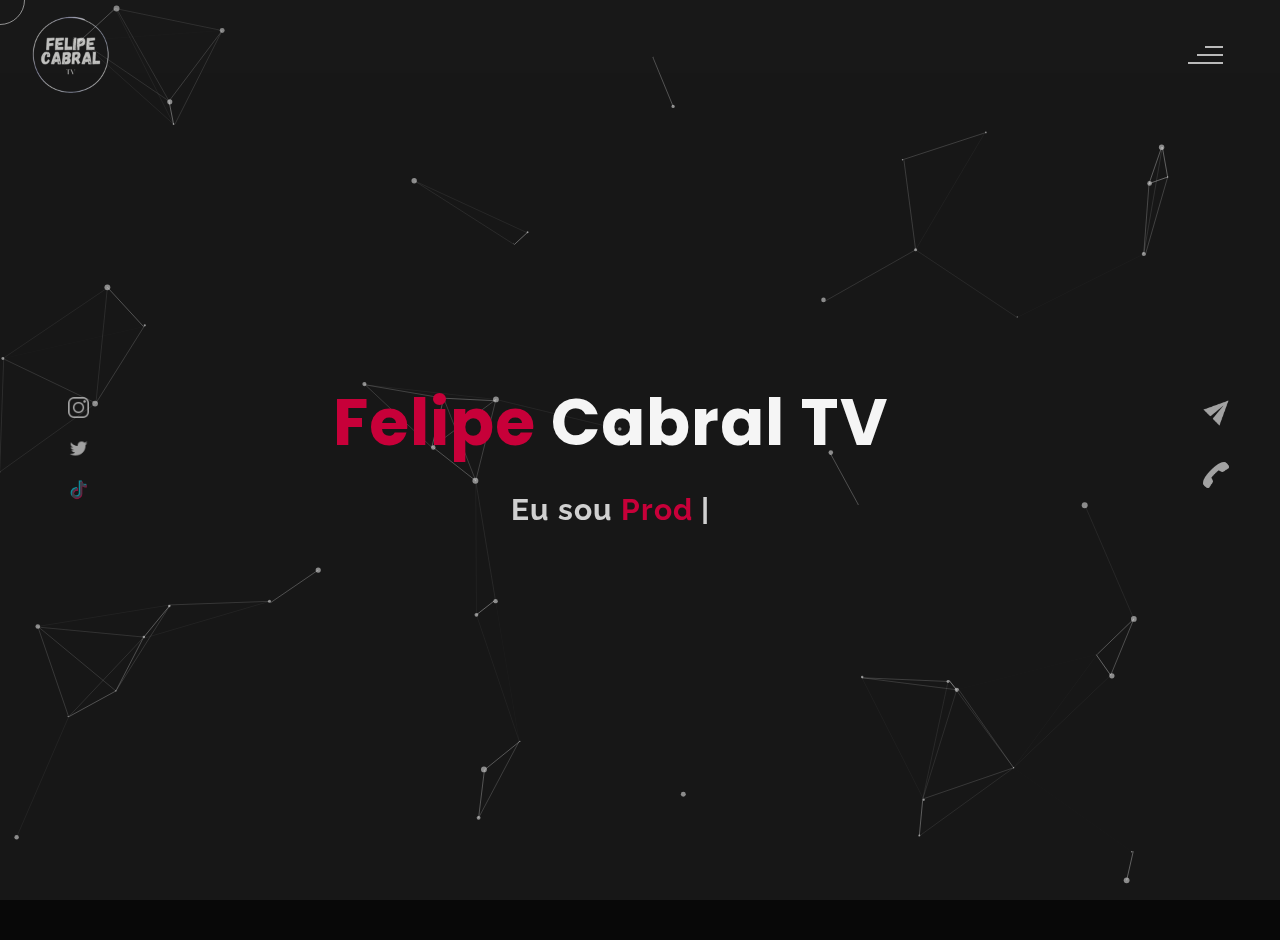
==== index.html @ f1a8bebb "a" ====
<!DOCTYPE html>
<html lang="en">
<head>
    <meta charset="UTF-8">
    <meta name="viewport" content="width=device-width, initial-scale=1.0">
    <meta name="description" content="Willy Wonkas - Personal Portfolio Website Template" />
	<meta name="keywords" content="blog, business card, creative, creative portfolio, cv theme, online resume, personal, portfolio, professional cv, responsive portfolio, resume, resume theme, vcard" />
	<meta name="author" content="willy wonka" />
    <title>Felipe Cabral TV - Blog News e Audiovisual!</title>
  <!--favicon-img--> 
   <link rel="icon" type="image/png" href="images/favicon.png">
   <!--favicon-img-->
   <!--main css file should not be removed -->
    <link rel="stylesheet" href="css/index.css">
    <!--main css file-->
    <script src="https://cdnjs.cloudflare.com/ajax/libs/gsap/3.2.6/gsap.min.js"></script>
</head>
<body>
    <!--contains all the div-->
    <div id="all">
    <!--mouse  follower-->
        <div class="cursor"></div>
    <!--mouse  follower-->
    <!--loader-->
        <div id="loader">
            <span class="color">Felipe</span>Cabral TV 
        </div>
    <!--loader-end-->
    <!--link-screen-->
        <div id="breaker">
        </div>
        <div id="breaker-two">
        </div>
    <!--link-screen-->
        <!--Main-Section-->
        <!--Navigator-fullscreen-->
        <div id="navigation-content">
            <div class="logo">
                <img src="images/logo.png" alt="logo">
            </div>
            <div class="navigation-close">
                <span class="close-first"></span>
                <span class="close-second"></span>
            </div>
            <div class="navigation-links">
                <a href="#" data-text="INICIO" id="home-link" >INICIO</a>
                <a href="#" data-text="SOBRE MIM" id="about-link" >SOBRE MIM</a>
                <a href="#" data-text="BLOG" id="blog-link" >BLOG</a>
                <a href="#" data-text="PORTFOLIO" id="portfolio-link" >PORTFOLIO</a>
                <a href="#" data-text="CONTATO" id="contact-link" >CONTATO</a>
            </div>
        </div>
        <!--Navigator-Fullscreen END-->
          <!--Home Page-->
        <!--Menubar-->
        <div id="navigation-bar">
            <img src="images/logo.png" alt="logo">
            <div class="menubar">
                <span class="first-span"></span>
                <span class="second-span"></span>
                <span class="third-span"></span>
            </div>
        </div>
        <!--Menubar End-->
          <!--Header-->
        <div id="header">
            <div id="particles"></div>
              <!--Social Media Links-->
            <div class="social-media-links">
               <a href="https://www.instagram.com/felipecabraltv"><img src="images/instagram logo.png" class="social-media" alt="instagram-logo"></a><!--Your instagram homepage link inser in place of "#"-->
                <a href="https://www.twitter.com/felipecabraltv"><img src="images/twitter logo.png" class="social-media" alt="twitter-logo"></a>
				<a href="https://www.tiktok.com/@felipecabraltv"><img src="images/tiktoklogo.png"  class="social-media" alt="tiktok-logo"></a>

            </div>
            <!--Social Media Links end-->
            <div class="header-content">
                <div class="header-content-box">
                <div class="firstline"><span class="color">Felipe </span>Cabral TV</div>
                <div class="secondline">
                Eu sou
            <span class="txt-rotate color" data-period="1200"data-rotate='[ " Produtor Audiovisual.", " YouTuber.", " Ator.", " Editor.", " Streaming." ]'></span>
            <span class="slash">|</span>
        </div>
                    <div class="contact">
                <a href="Mailto:#"><img src="images/mail.png" alt="email-pic" class="contactpic"></a><!--Your email Id write in place of "#"-->
                <a href="Tel:#"><img src="images/call.png" alt="phone-pic" class="contactpic"></a><!--Your telephone number Id write in place of "#"-->
                    </div>    
            </div>
            </div>
            <!--header image-->
            <div class="header-image">
            </div>
            <!--header image end-->
        </div>
           <!--Header End-->
        <!--HomePage End-->
        <!--Main-Section End-->
        <!--about-->
        <div id="about">
           
            <!--about content-->
            <div id="about-content">
                <div class="about-header">
                    Sobre <span class="color">Mim</span>
                    <span class ="header-caption">Quem é <span class="color"> Felipe Cabral?</span></span>
                </div>
                <div class="about-main">
            <div class="about-first-paragraph wow">
            <!--about description-->
               <span class="about-first-line">
                    Sobre
                    <span class="color">Felipe Cabral</span>
                     </span>
                     <br>
               <span class="about-second-line"> Streaming, Editor e Produtor de conteúdo para internet, <br>Luis Felipe Cabral da Cruz artisticamente conhecido por Felipe Cabral, é streamer do TikTok e da Twitch, já trabalhou com edição de videos para influencers do YouTube Brasil, onde atualmente é criador de conteúdo entre diversos canais independentes criado pelo mesmo.
</span>
               
            </div>
            <!--about picture-->
            <div class="about-img">
                <img src="images/eu.png" width="100px" alt="Felipe Cabral">
            </div>
            </div>
    
            </div>
            <!--services start-->
            <div id="services">
             
            <!--services header-->
                    <div class="services-heading wow">
                        <span class="color">Meios </span> nas Redes
                    </div>
            <!--services header end-->
            <!--services content-->
                    <div class="services-content">
                           <div class="service-one service wow">
                               <div class="service-img">
                               <img src="images/coding.png" alt="service-one">
                               </div>
                               <div class="service-description">
                                <h2>Formado em T.I</h2>
                                <p>Felipe Cabral é formado em T.I onde também atua como desenvolvedor de softwares e websites</p>
                               </div>
                           </div>
                           <div class="service-two service wow">
                               <div class="service-img">
                               <img src="images/instagram.png" alt="service-two">
                               </div>
                               <div class="service-description">
                                <h2>Digital Influencer</h2>
                                <p>Felipe Cabral é Influencer onde atualmente a rede social principal é o instagram!</p>
                               </div>
                           </div>
                           <div class="service-three service wow">
                            <div class="service-img">
                               <img src="images/bulb.png" alt="service-three">
                            </div>
                            <div class="service-description">
                                <h2>Ator e Fotógrafo</h2>
                                <p>Felipe Cabral é ator e também trabalha como fotógrafo entre sessões de backstage</p>
                            </div>
                        </div>
                    </div>
            </div>
            <!--services content end-->
            <!--services end-->
            
    <!--copyright-section You Can Remove After Downloading-->
            <div class="footer">
             <div class="footer-text">
                 <img src="./images/copyright.png" alt="copyright-img" class="images" height="14px"> Felipe Cabral TV
             </div>
            </div>
    <!--copyright-section-->
        </div>
        <!--about end-->
        <!--portfolio-->
        <div id="portfolio">
           
            <div class="portfolio-header"> <span class="color">O </span> Portfolio
            <span class ="header-caption"> Confira alguns trabalhos de <span class="color"> Felipe Cabral</span></span></div>
             <div id="portfolio-content">
                 <div class="portfolio portfolio-first">
                     <div class="portfolio-image">
                        <img src="images/website.jpg" alt="portfolio-first">
                     </div>
                     <div class="portfolio-text">
                         <h2>Desenvolvedor de website</h2>
                         <p>Felipe Cabral já desenvolveu diversos sites que variam entre empresas de pequeno porte a gigantes com plataformas especificas.</p>
                     </div>
                 </div>
                 <div class="portfolio portfolio-second">
                    <div class="portfolio-image">
                        <img src="images/portfolio-second.jpg" alt="portfolio-second">
                    </div>
                    <div class="portfolio-text">
                        <h2>Edição Profissional de fotos e videos.</h2>
                        <p>Felipe Cabral já editou fotos e produções de cinema e já trabalhou como editor de shortvideos para plataformas digitais</p>
                    </div>
                </div>
             
                <div class="portfolio portfolio-third">
                    <div class="portfolio-image">
                        <img src="images/hos.jpg" alt="portfolio-third">
                    </div>
                    <div class="portfolio-text">
                        <h2>Servidor DataCenter</h2>
                        <p>Felipe Cabral criou uma das maiores plataformas de hospedagem de sites, com servidores 100% brasileiros e com alta técnologia e velocidade.</p>
                    </div>
                </div>
                <div class="portfolio portfolio-fourth">
                    <div class=" portfolio-image">
                        <img src="images/portfolio-fourth.jpg" alt="portfolio-fourth">
                    </div>
                    <div class="portfolio-text">
                        <h2>Site de Eventos</h2>
                        <p>Felipe Cabral criou uma plataforma de transmissão ao vivo de shows e eventos, onde eventualmente é transmitido shows do Brasil e do mundo de forma simultanea.</p>
                    </div>
                </div>
				 <div class="portfolio portfolio-fourth">
                    <div class=" portfolio-image">
                        <img src="images/yt.png" alt="portfolio-fourth">
                    </div>
                    <div class="portfolio-text">
                        <h2>Streaming no YouTube e Twitch</h2>
                        <p>Felipe Cabral é streaming do YouTube e Twitch onde faz lives mostrando os lugares e de gamers.</p>
                    </div>
                </div>
                 </div>
                    <!--copyright-section You Can Remove After Downloading-->
            <div class="footer">
                <div class="footer-text">
                    <img src="./images/copyright.png" alt="copyright-img" class="images" height="14px"> Felipe Cabral TV
                </div>
               </div>
       <!--copyright-section-->
             </div>
        <!--portfolio end-->
        <!--blog-->
         <!--<div id="blog">
           
       <div class="blog-header"> Blog</span>
            <span class ="header-caption">Ultimas <span class="color"> postagens:</span></span></div>
            <div class="blog-content">
                 <div class="blogs">
                     <a href="#">
                     <div class="img">
                        <img src="images/post-one.jpg" alt="blog-one">
                        <div class="blog-date">8 May,20</div>
                     </div>
                     <div class="blog-text">
                         <h3>Backstage </h3>
                         <p>Lorem ipsum dolor sit amet consectetur adipisicing elit. Possimus alias dolore recusandae illum, corrupti quo 
                             veniam saepe aliquid! Quis voluptates ratione consequuntur vel, perferendis cum provident? Magnam fugiat voluptas
                              libero.</p>
                     </div></a>
                 </div>      
                 <div class="blogs">
                    <a href="#">
                    <div class="img">
                        <img src="images/post-two.jpg" alt="blog-two">
                        <div class="blog-date">16 Jan,20</div>
                    </div>
                    <div class="blog-text">
                        <h3>Key To Be Productive</h3>
                        <p>Lorem ipsum dolor, sit amet consectetur adipisicing elit. Incidunt maiores, 
                            recusandae cupiditate ducimus a non tempora, architecto obcaecati eaque ipsum assumenda harum dolorum iusto tenetur
                             eius eligendi dolor magnam sit!</p>
                    </div></a>
                </div>      
                <div class="blogs">
                    <a href="#">
                    <div class="img">
                        <img src="images/post-three.jpg" alt="blog-three">
                        <div class="blog-date">30 Nov,19</div>
                    </div>
                    <div class="blog-text">
                        <h3>Caffeine Addict</h3>
                        <p>Lorem ipsum, dolor sit amet consectetur adipisicing elit. Nemo nostrum impedit 
                            ipsam perspiciatis ratione sapiente quasi optio reprehenderit, labore consequuntur suscipit cum quas.
                             Officiis dolorem asperiores, ut necessitatibus quas doloremque?</p>
                    </div></a>
                </div>
                <div class="blogs">
                    <a href="#">
                    <div class="img">
                        <img src="images/post-four.jpg" alt="blog-four">
                        <div class="blog-date">6 Jul,19</div>
                    </div>
                    <div class="blog-text">
                        <h3>Web Development</h3>
                        <p>Lorem ipsum dolor sit amet consectetur adipisicing elit. Dolorem, veniam ratione quam vitae,
                             quibusdam explicabo rem debitis velit ipsa repellat, impedit nulla fuga? Amet corporis praesentium quae.
                              Sed, quibusdam necessitatibus.</p>
                    </div></a>
                </div>  
                <div class="blogs">
                    <a href="#">
                    <div class="img">
                        <img src="images/post-five.jpg" alt="blog-five">
                        <div class="blog-date">1 Jun,19</div>
                    </div>
                    <div class="blog-text">
                        <h3>Work From Home</h3>
                        <p>Lorem ipsum dolor sit amet consectetur adipisicing elit. Fuga sunt eum necessitatibus rem 
                            dignissimos nulla mollitia cumque, provident officiis non vitae? Animi aut doloremque illum, soluta hic minus 
                            sint explicabo..</p>
                    </div></a>
                </div>  
                <div class="blogs">
                    <a href="#">
                    <div class="img">
                        <img src="images/post-six.jpg" alt="blog-six">
                        <div class="blog-date">28 Feb,19</div>
                    </div>
                    <div class="blog-text">
                        <h3>Business Trip</h3>
                        <p>Lorem ipsum dolor sit amet consectetur adipisicing elit. Explicabo tempora dolorum fuga ratione, unde, 
                            ex quaerat iste numquam nemo nihil nobis rem sint quia recusandae dignissimos quos ut rerum nam.</p>
                    </div></a>
                </div>        
            </div>-->
               <div class="footer">
                <div class="footer-text">
                </div>
               </div>
       <!--copyright-section-->
        </div>
        <!--blog end-->
        <!--contact-->
     <div id="contact">
        <div class="color-changer">
            <div class="color-panel">
                <img src="images/gear.png" alt="">
            </div>
      
            </div>
         <div class="contact-header">Entre em <span class="color">  Contato</span>
        <div class="contact-header-caption"> <span class="color"> Assessoria </span> Felipe Cabral.</div></div>
        <div class="contact-content">
            <!--Contact form-->
             <div class="contact-form">
                 <div class="form-header">
                     Entre em contato
                 </div>
                 <form id="myForm" action="#">
                    <div class="input-line">
                        <input  id="name" type="text" placeholder="Digite seu Nome" class="input-name">
                        <input id="email" type="email" placeholder="Digite seu E-mail"  class="input-name">
                    </div>
                    <input type="text" id="subject" placeholder="Digite o assunto" class="input-subject">
                    <textarea id ="body" class="input-textarea" placeholder="Digite sua mensagem ou solicitação"></textarea>
                    <button type="button" id ="submit" value="send">Enviar para Assessoria</button>
                 </form>
               
             </div>
            <!--Contact form-->
            <!--Contact information-->
             <div class="contact-info">
                <div class="contact-info-header">
                    Informações sobre contato
                </div>
                <div class="contact-info-content">
                <div class="contect-info-content-line">
                    <div class="contact-info-icon-text">
                        <h6>O Prazo para retorno das solicitações é de até 48h,<br>onde o retorno será feito pelo e-mail preenchido no formulário de contato</h6>
                  </div>
                </div>
              <div class="contect-info-content-line">
                  <div class="contact-info-icon-text">
                      <h6>Este formulário é único e exclusivo para acordos de parcerias ou propostas de trabalho que envolvam o influenciador Felipe Cabral</h6>
                </div>
              </div>
              
              <div class="contect-info-content-line">
                  <img src="./images/icon-email.png" class="icon" alt="email-icon">
                  <div class="contact-info-icon-text">
                      <h6>E-mail para contato:</h6>
                      <p>felipe@onetakelive.com</p>
                </div>
              </div>
                </div>
            <!--Contact information end-->
           </div>
        </div>
                    <!--copyright-section You Can Remove After Downloading-->
                    <div class="footer">
                        <div class="footer-text">
                            <img src="./images/copyright.png" alt="copyright-img" class="images" height="14px"> Felipe Cabral TV
                        </div>
                       </div>
               <!--copyright-section-->
     </div>
        <!--contact end-->
    </div>
    <!--all the divisions-->
    <script src="js/jquery.min.js"></script>
    <script src="js/particles.js"></script>
    <script src="js/particles.min.js"></script>
    <script src="js/index.js"></script>
    <!--particles script-->
    <script>
  particlesJS("particles", {"particles":{"number":{"value":40,"density":{"enable":true,"value_area":800}},"color":{"value":"#ffffff"},"shape":{"type":"circle","stroke":{"width":0,"color":"#000000"},"polygon":{"nb_sides":5},"image":{"src":"img/github.svg","width":100,"height":100}},"opacity":{"value":0.5,"random":false,"anim":{"enable":false,"speed":1,"opacity_min":0.1,"sync":false}},"size":{"value":3,"random":true,"anim":{"enable":false,"speed":40,"size_min":0.1,"sync":false}},"line_linked":{"enable":true,"distance":150,"color":"#ffffff","opacity":0.4,"width":1},"move":{"enable":true,"speed":6,"direction":"none","random":false,"straight":false,"out_mode":"out","bounce":false,"attract":{"enable":false,"rotateX":600,"rotateY":1200}}},"interactivity":{"detect_on":"canvas","events":{"onhover":{"enable":true,"mode":"repulse"},"onclick":{"enable":true,"mode":"push"},"resize":true},"modes":{"grab":{"distance":400,"line_linked":{"opacity":1}},"bubble":{"distance":400,"size":40,"duration":2,"opacity":8,"speed":3},"repulse":{"distance":200,"duration":0.4},"push":{"particles_nb":4},"remove":{"particles_nb":2}}},"retina_detect":true});
    </script>

</body>
</html>
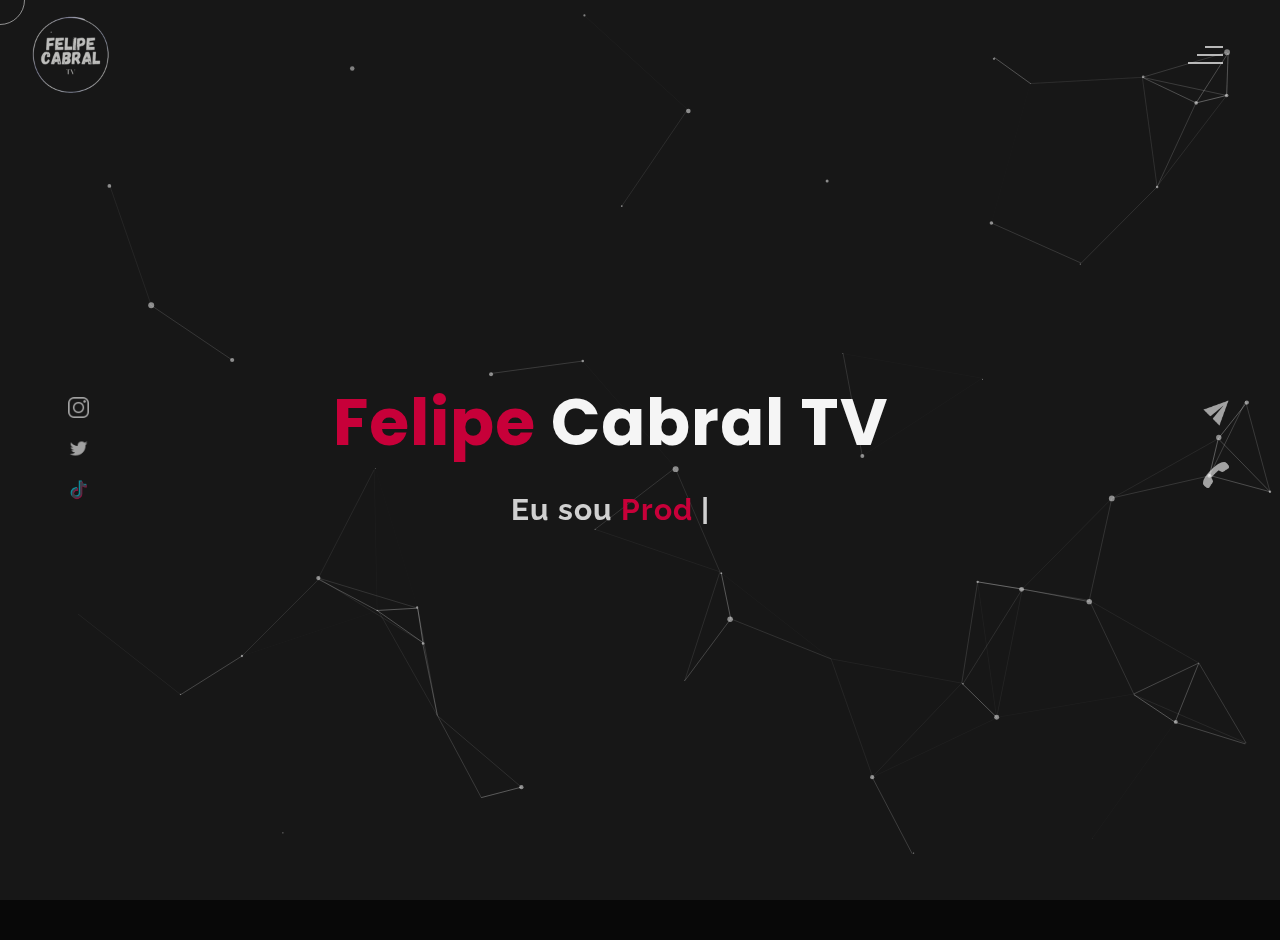
==== commit 3c6685e4: "A" ====
--- a/index.html
+++ b/index.html
@@ -89,8 +89,7 @@
             </div>
             </div>
             <!--header image-->
-            <div class="header-image">
-            </div>
+            
             <!--header image end-->
         </div>
            <!--Header End-->
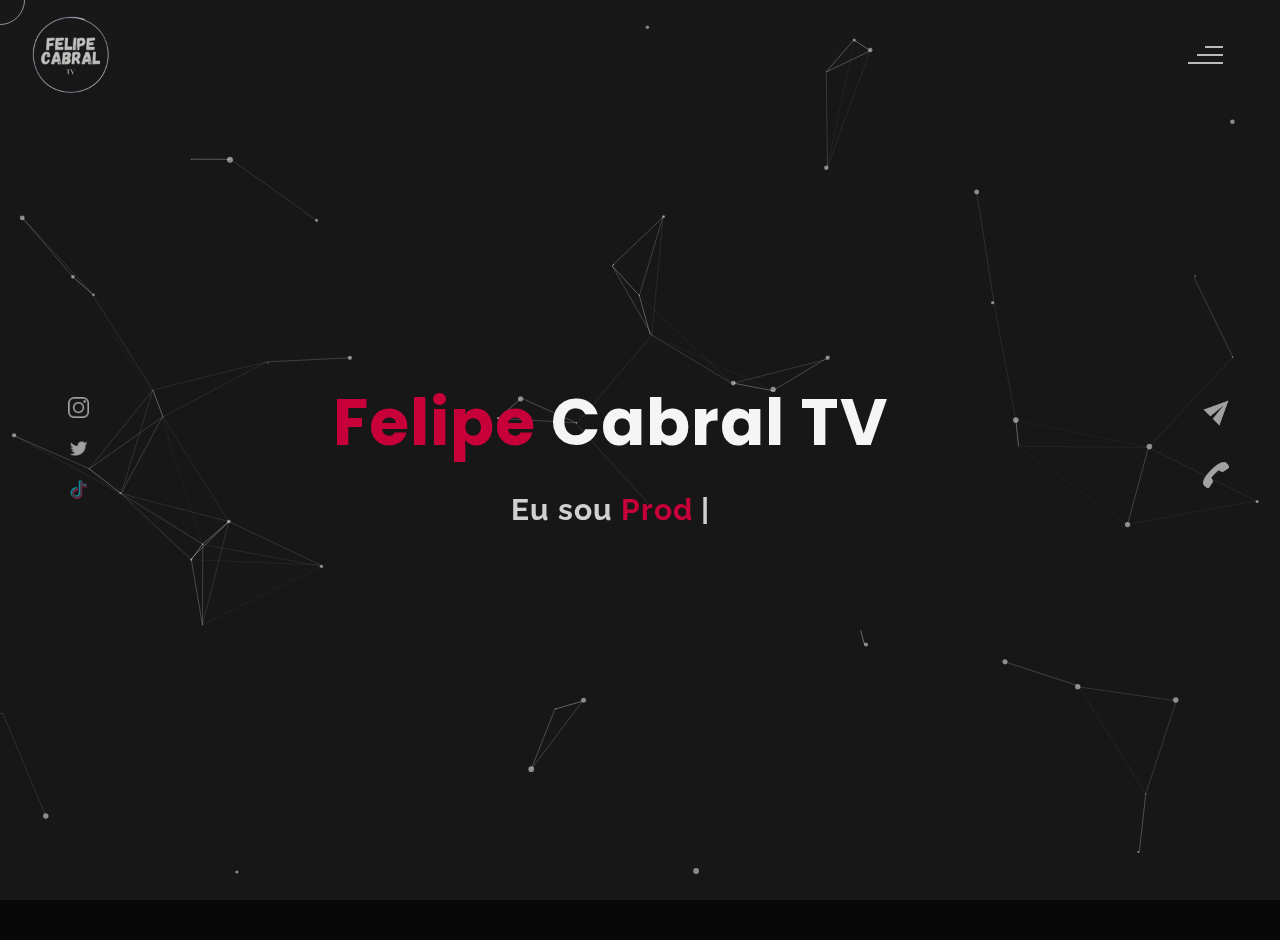
==== commit 39071994: "a" ====
--- a/index.html
+++ b/index.html
@@ -44,11 +44,11 @@
                 <span class="close-second"></span>
             </div>
             <div class="navigation-links">
-                <a href="#" data-text="INICIO" id="home-link" >INICIO</a>
-                <a href="#" data-text="SOBRE MIM" id="about-link" >SOBRE MIM</a>
-                <a href="#" data-text="BLOG" id="blog-link" >BLOG</a>
-                <a href="#" data-text="PORTFOLIO" id="portfolio-link" >PORTFOLIO</a>
-                <a href="#" data-text="CONTATO" id="contact-link" >CONTATO</a>
+                <a href="#inicio" data-text="INICIO" id="home-link" >INICIO</a>
+                <a href="#sobre" data-text="SOBRE MIM" id="about-link" >SOBRE MIM</a>
+                <a href="#blog" data-text="BLOG" id="blog-link" >BLOG</a>
+                <a href="#portfolio" data-text="PORTFOLIO" id="portfolio-link" >PORTFOLIO</a>
+                <a href="#contato" data-text="CONTATO" id="contact-link" >CONTATO</a>
             </div>
         </div>
         <!--Navigator-Fullscreen END-->
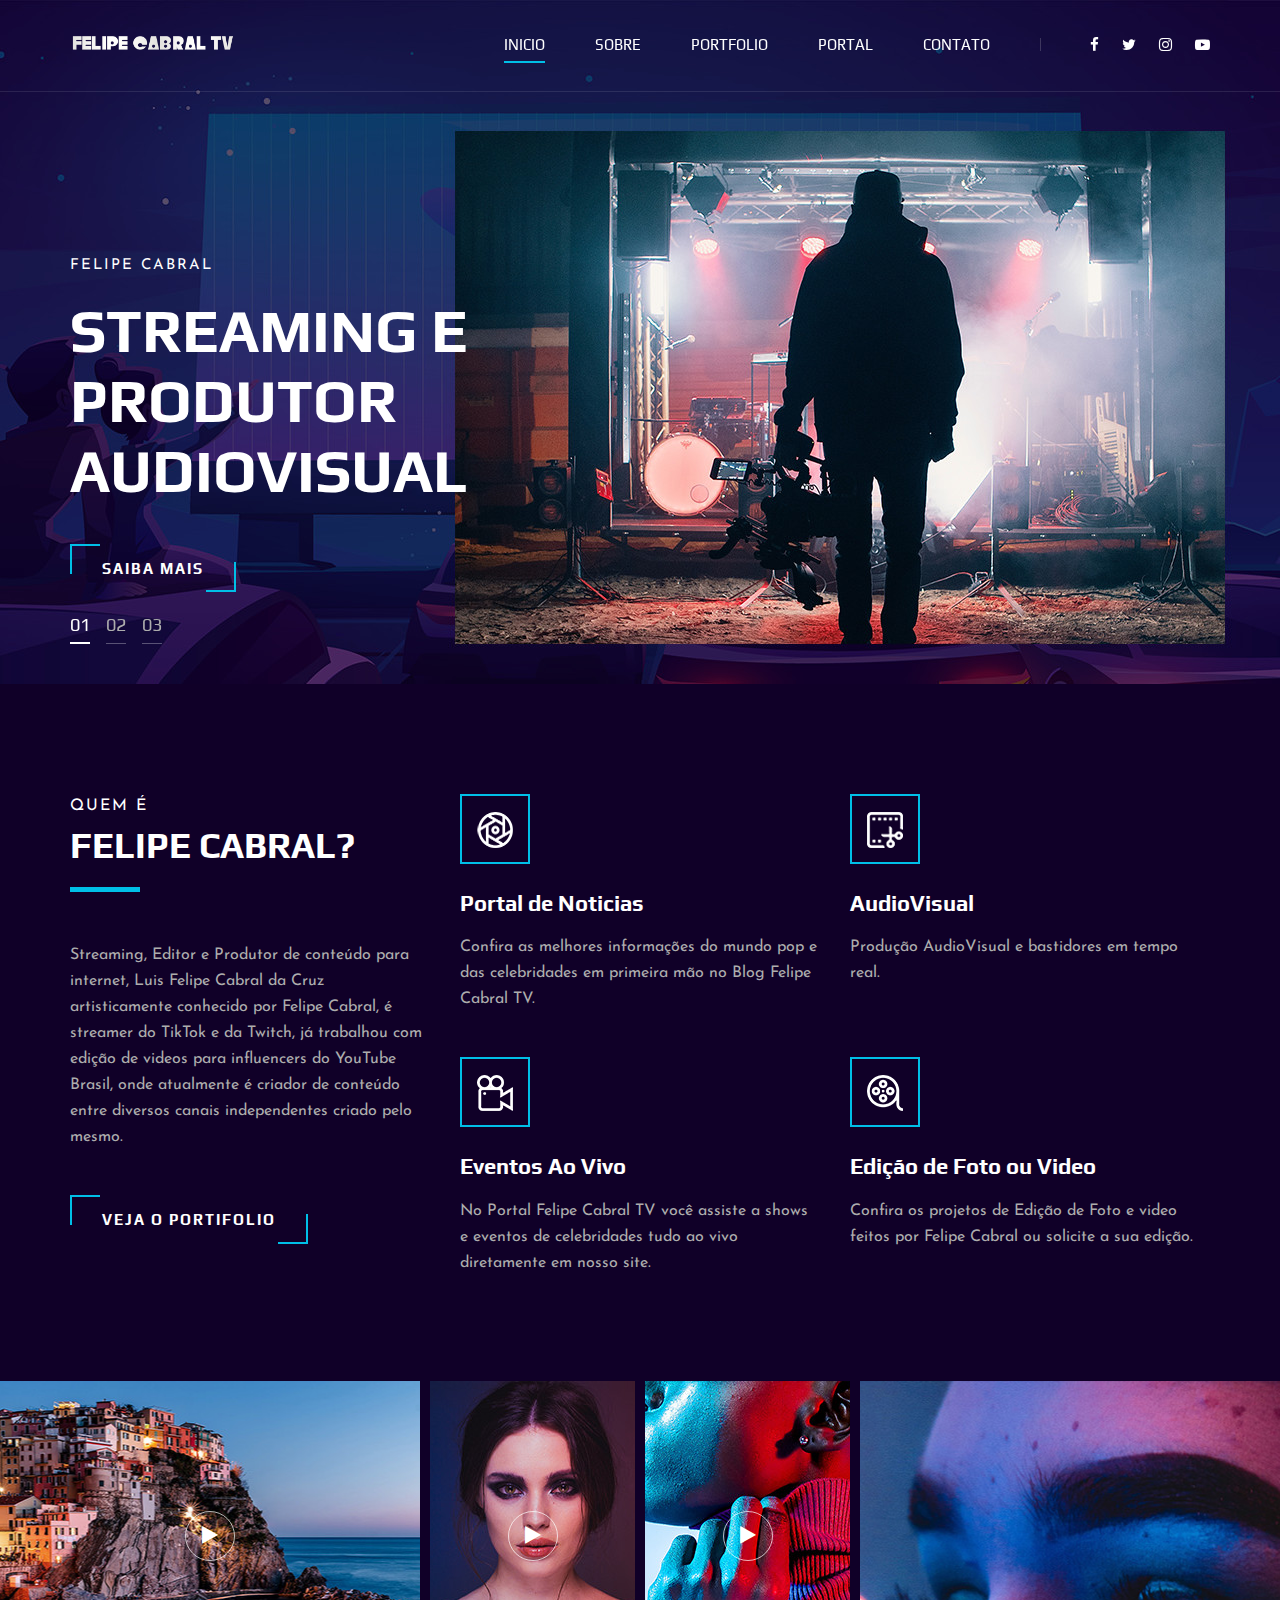
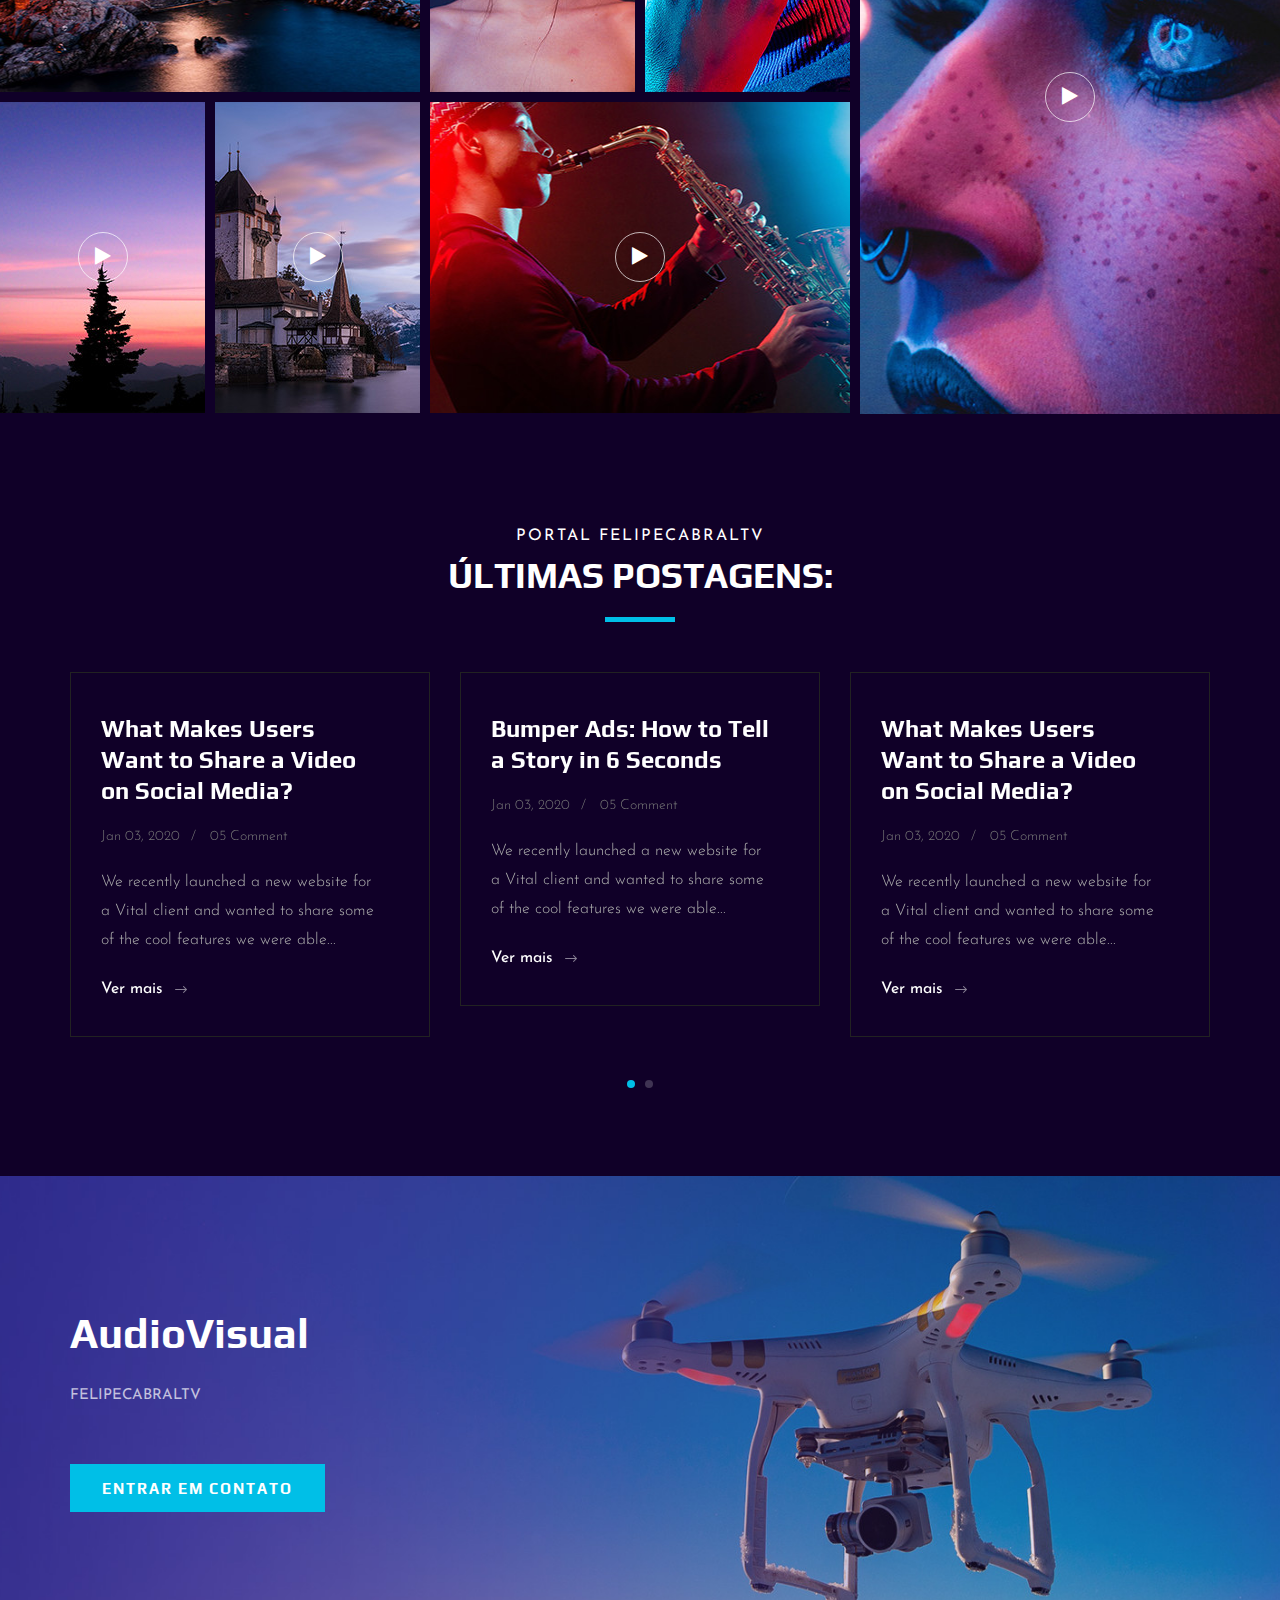
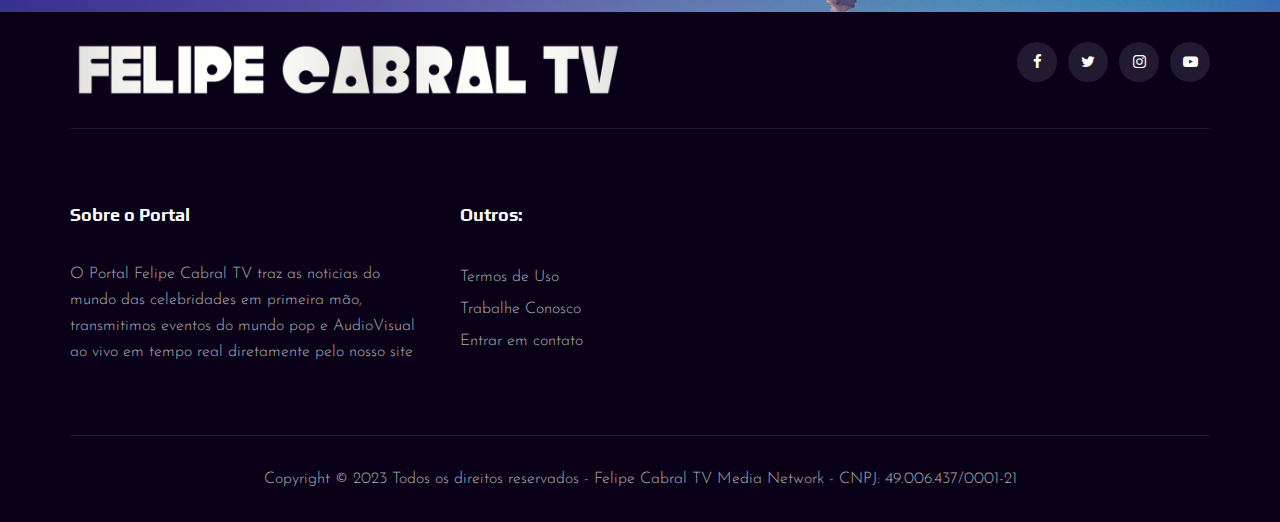
==== commit 0e4cb1dd: "a" ====
--- a/index.html
+++ b/index.html
@@ -1,407 +1,377 @@
-
 <!DOCTYPE html>
-<html lang="en">
+<html lang="pt-br">
+
 <head>
     <meta charset="UTF-8">
+    <meta name="description" content="Felipe Cabral TV">
+    <meta name="keywords" content="Portal dos Famosos Felipe Cabral TV">
     <meta name="viewport" content="width=device-width, initial-scale=1.0">
-    <meta name="description" content="Willy Wonkas - Personal Portfolio Website Template" />
-	<meta name="keywords" content="blog, business card, creative, creative portfolio, cv theme, online resume, personal, portfolio, professional cv, responsive portfolio, resume, resume theme, vcard" />
-	<meta name="author" content="willy wonka" />
-    <title>Felipe Cabral TV - Blog News e Audiovisual!</title>
-  <!--favicon-img--> 
-   <link rel="icon" type="image/png" href="images/favicon.png">
-   <!--favicon-img-->
-   <!--main css file should not be removed -->
-    <link rel="stylesheet" href="css/index.css">
-    <!--main css file-->
-    <script src="https://cdnjs.cloudflare.com/ajax/libs/gsap/3.2.6/gsap.min.js"></script>
+    <meta http-equiv="X-UA-Compatible" content="ie=edge">
+    <title>Felipe Cabral TV - Blog News e AudioVisual</title>
+
+    <!-- Google Font -->
+    <link href="https://fonts.googleapis.com/css2?family=Play:wght@400;700&display=swap" rel="stylesheet">
+    <link href="https://fonts.googleapis.com/css2?family=Josefin+Sans:wght@300;400;500;600;700&display=swap"
+        rel="stylesheet">
+
+    <!-- Css Styles -->
+    <link rel="stylesheet" href="css/bootstrap.min.css" type="text/css">
+    <link rel="stylesheet" href="css/font-awesome.min.css" type="text/css">
+    <link rel="stylesheet" href="css/elegant-icons.css" type="text/css">
+    <link rel="stylesheet" href="css/owl.carousel.min.css" type="text/css">
+    <link rel="stylesheet" href="css/magnific-popup.css" type="text/css">
+    <link rel="stylesheet" href="css/slicknav.min.css" type="text/css">
+    <link rel="stylesheet" href="css/style.css" type="text/css">
 </head>
+
 <body>
-    <!--contains all the div-->
-    <div id="all">
-    <!--mouse  follower-->
-        <div class="cursor"></div>
-    <!--mouse  follower-->
-    <!--loader-->
-        <div id="loader">
-            <span class="color">Felipe</span>Cabral TV 
-        </div>
-    <!--loader-end-->
-    <!--link-screen-->
-        <div id="breaker">
-        </div>
-        <div id="breaker-two">
-        </div>
-    <!--link-screen-->
-        <!--Main-Section-->
-        <!--Navigator-fullscreen-->
-        <div id="navigation-content">
-            <div class="logo">
-                <img src="images/logo.png" alt="logo">
-            </div>
-            <div class="navigation-close">
-                <span class="close-first"></span>
-                <span class="close-second"></span>
-            </div>
-            <div class="navigation-links">
-                <a href="#inicio" data-text="INICIO" id="home-link" >INICIO</a>
-                <a href="#sobre" data-text="SOBRE MIM" id="about-link" >SOBRE MIM</a>
-                <a href="#blog" data-text="BLOG" id="blog-link" >BLOG</a>
-                <a href="#portfolio" data-text="PORTFOLIO" id="portfolio-link" >PORTFOLIO</a>
-                <a href="#contato" data-text="CONTATO" id="contact-link" >CONTATO</a>
-            </div>
-        </div>
-        <!--Navigator-Fullscreen END-->
-          <!--Home Page-->
-        <!--Menubar-->
-        <div id="navigation-bar">
-            <img src="images/logo.png" alt="logo">
-            <div class="menubar">
-                <span class="first-span"></span>
-                <span class="second-span"></span>
-                <span class="third-span"></span>
-            </div>
-        </div>
-        <!--Menubar End-->
-          <!--Header-->
-        <div id="header">
-            <div id="particles"></div>
-              <!--Social Media Links-->
-            <div class="social-media-links">
-               <a href="https://www.instagram.com/felipecabraltv"><img src="images/instagram logo.png" class="social-media" alt="instagram-logo"></a><!--Your instagram homepage link inser in place of "#"-->
-                <a href="https://www.twitter.com/felipecabraltv"><img src="images/twitter logo.png" class="social-media" alt="twitter-logo"></a>
-				<a href="https://www.tiktok.com/@felipecabraltv"><img src="images/tiktoklogo.png"  class="social-media" alt="tiktok-logo"></a>
-
-            </div>
-            <!--Social Media Links end-->
-            <div class="header-content">
-                <div class="header-content-box">
-                <div class="firstline"><span class="color">Felipe </span>Cabral TV</div>
-                <div class="secondline">
-                Eu sou
-            <span class="txt-rotate color" data-period="1200"data-rotate='[ " Produtor Audiovisual.", " YouTuber.", " Ator.", " Editor.", " Streaming." ]'></span>
-            <span class="slash">|</span>
-        </div>
-                    <div class="contact">
-                <a href="Mailto:#"><img src="images/mail.png" alt="email-pic" class="contactpic"></a><!--Your email Id write in place of "#"-->
-                <a href="Tel:#"><img src="images/call.png" alt="phone-pic" class="contactpic"></a><!--Your telephone number Id write in place of "#"-->
-                    </div>    
-            </div>
-            </div>
-            <!--header image-->
-            
-            <!--header image end-->
-        </div>
-           <!--Header End-->
-        <!--HomePage End-->
-        <!--Main-Section End-->
-        <!--about-->
-        <div id="about">
-           
-            <!--about content-->
-            <div id="about-content">
-                <div class="about-header">
-                    Sobre <span class="color">Mim</span>
-                    <span class ="header-caption">Quem é <span class="color"> Felipe Cabral?</span></span>
-                </div>
-                <div class="about-main">
-            <div class="about-first-paragraph wow">
-            <!--about description-->
-               <span class="about-first-line">
-                    Sobre
-                    <span class="color">Felipe Cabral</span>
-                     </span>
-                     <br>
-               <span class="about-second-line"> Streaming, Editor e Produtor de conteúdo para internet, <br>Luis Felipe Cabral da Cruz artisticamente conhecido por Felipe Cabral, é streamer do TikTok e da Twitch, já trabalhou com edição de videos para influencers do YouTube Brasil, onde atualmente é criador de conteúdo entre diversos canais independentes criado pelo mesmo.
-</span>
-               
-            </div>
-            <!--about picture-->
-            <div class="about-img">
-                <img src="images/eu.png" width="100px" alt="Felipe Cabral">
-            </div>
-            </div>
-    
-            </div>
-            <!--services start-->
-            <div id="services">
-             
-            <!--services header-->
-                    <div class="services-heading wow">
-                        <span class="color">Meios </span> nas Redes
-                    </div>
-            <!--services header end-->
-            <!--services content-->
-                    <div class="services-content">
-                           <div class="service-one service wow">
-                               <div class="service-img">
-                               <img src="images/coding.png" alt="service-one">
-                               </div>
-                               <div class="service-description">
-                                <h2>Formado em T.I</h2>
-                                <p>Felipe Cabral é formado em T.I onde também atua como desenvolvedor de softwares e websites</p>
-                               </div>
-                           </div>
-                           <div class="service-two service wow">
-                               <div class="service-img">
-                               <img src="images/instagram.png" alt="service-two">
-                               </div>
-                               <div class="service-description">
-                                <h2>Digital Influencer</h2>
-                                <p>Felipe Cabral é Influencer onde atualmente a rede social principal é o instagram!</p>
-                               </div>
-                           </div>
-                           <div class="service-three service wow">
-                            <div class="service-img">
-                               <img src="images/bulb.png" alt="service-three">
-                            </div>
-                            <div class="service-description">
-                                <h2>Ator e Fotógrafo</h2>
-                                <p>Felipe Cabral é ator e também trabalha como fotógrafo entre sessões de backstage</p>
-                            </div>
-                        </div>
-                    </div>
-            </div>
-            <!--services content end-->
-            <!--services end-->
-            
-    <!--copyright-section You Can Remove After Downloading-->
-            <div class="footer">
-             <div class="footer-text">
-                 <img src="./images/copyright.png" alt="copyright-img" class="images" height="14px"> Felipe Cabral TV
-             </div>
-            </div>
-    <!--copyright-section-->
-        </div>
-        <!--about end-->
-        <!--portfolio-->
-        <div id="portfolio">
-           
-            <div class="portfolio-header"> <span class="color">O </span> Portfolio
-            <span class ="header-caption"> Confira alguns trabalhos de <span class="color"> Felipe Cabral</span></span></div>
-             <div id="portfolio-content">
-                 <div class="portfolio portfolio-first">
-                     <div class="portfolio-image">
-                        <img src="images/website.jpg" alt="portfolio-first">
-                     </div>
-                     <div class="portfolio-text">
-                         <h2>Desenvolvedor de website</h2>
-                         <p>Felipe Cabral já desenvolveu diversos sites que variam entre empresas de pequeno porte a gigantes com plataformas especificas.</p>
-                     </div>
-                 </div>
-                 <div class="portfolio portfolio-second">
-                    <div class="portfolio-image">
-                        <img src="images/portfolio-second.jpg" alt="portfolio-second">
-                    </div>
-                    <div class="portfolio-text">
-                        <h2>Edição Profissional de fotos e videos.</h2>
-                        <p>Felipe Cabral já editou fotos e produções de cinema e já trabalhou como editor de shortvideos para plataformas digitais</p>
-                    </div>
-                </div>
-             
-                <div class="portfolio portfolio-third">
-                    <div class="portfolio-image">
-                        <img src="images/hos.jpg" alt="portfolio-third">
-                    </div>
-                    <div class="portfolio-text">
-                        <h2>Servidor DataCenter</h2>
-                        <p>Felipe Cabral criou uma das maiores plataformas de hospedagem de sites, com servidores 100% brasileiros e com alta técnologia e velocidade.</p>
-                    </div>
-                </div>
-                <div class="portfolio portfolio-fourth">
-                    <div class=" portfolio-image">
-                        <img src="images/portfolio-fourth.jpg" alt="portfolio-fourth">
-                    </div>
-                    <div class="portfolio-text">
-                        <h2>Site de Eventos</h2>
-                        <p>Felipe Cabral criou uma plataforma de transmissão ao vivo de shows e eventos, onde eventualmente é transmitido shows do Brasil e do mundo de forma simultanea.</p>
-                    </div>
-                </div>
-				 <div class="portfolio portfolio-fourth">
-                    <div class=" portfolio-image">
-                        <img src="images/yt.png" alt="portfolio-fourth">
-                    </div>
-                    <div class="portfolio-text">
-                        <h2>Streaming no YouTube e Twitch</h2>
-                        <p>Felipe Cabral é streaming do YouTube e Twitch onde faz lives mostrando os lugares e de gamers.</p>
-                    </div>
-                </div>
-                 </div>
-                    <!--copyright-section You Can Remove After Downloading-->
-            <div class="footer">
-                <div class="footer-text">
-                    <img src="./images/copyright.png" alt="copyright-img" class="images" height="14px"> Felipe Cabral TV
-                </div>
-               </div>
-       <!--copyright-section-->
-             </div>
-        <!--portfolio end-->
-        <!--blog-->
-         <!--<div id="blog">
-           
-       <div class="blog-header"> Blog</span>
-            <span class ="header-caption">Ultimas <span class="color"> postagens:</span></span></div>
-            <div class="blog-content">
-                 <div class="blogs">
-                     <a href="#">
-                     <div class="img">
-                        <img src="images/post-one.jpg" alt="blog-one">
-                        <div class="blog-date">8 May,20</div>
-                     </div>
-                     <div class="blog-text">
-                         <h3>Backstage </h3>
-                         <p>Lorem ipsum dolor sit amet consectetur adipisicing elit. Possimus alias dolore recusandae illum, corrupti quo 
-                             veniam saepe aliquid! Quis voluptates ratione consequuntur vel, perferendis cum provident? Magnam fugiat voluptas
-                              libero.</p>
-                     </div></a>
-                 </div>      
-                 <div class="blogs">
-                    <a href="#">
-                    <div class="img">
-                        <img src="images/post-two.jpg" alt="blog-two">
-                        <div class="blog-date">16 Jan,20</div>
-                    </div>
-                    <div class="blog-text">
-                        <h3>Key To Be Productive</h3>
-                        <p>Lorem ipsum dolor, sit amet consectetur adipisicing elit. Incidunt maiores, 
-                            recusandae cupiditate ducimus a non tempora, architecto obcaecati eaque ipsum assumenda harum dolorum iusto tenetur
-                             eius eligendi dolor magnam sit!</p>
-                    </div></a>
-                </div>      
-                <div class="blogs">
-                    <a href="#">
-                    <div class="img">
-                        <img src="images/post-three.jpg" alt="blog-three">
-                        <div class="blog-date">30 Nov,19</div>
-                    </div>
-                    <div class="blog-text">
-                        <h3>Caffeine Addict</h3>
-                        <p>Lorem ipsum, dolor sit amet consectetur adipisicing elit. Nemo nostrum impedit 
-                            ipsam perspiciatis ratione sapiente quasi optio reprehenderit, labore consequuntur suscipit cum quas.
-                             Officiis dolorem asperiores, ut necessitatibus quas doloremque?</p>
-                    </div></a>
-                </div>
-                <div class="blogs">
-                    <a href="#">
-                    <div class="img">
-                        <img src="images/post-four.jpg" alt="blog-four">
-                        <div class="blog-date">6 Jul,19</div>
-                    </div>
-                    <div class="blog-text">
-                        <h3>Web Development</h3>
-                        <p>Lorem ipsum dolor sit amet consectetur adipisicing elit. Dolorem, veniam ratione quam vitae,
-                             quibusdam explicabo rem debitis velit ipsa repellat, impedit nulla fuga? Amet corporis praesentium quae.
-                              Sed, quibusdam necessitatibus.</p>
-                    </div></a>
-                </div>  
-                <div class="blogs">
-                    <a href="#">
-                    <div class="img">
-                        <img src="images/post-five.jpg" alt="blog-five">
-                        <div class="blog-date">1 Jun,19</div>
-                    </div>
-                    <div class="blog-text">
-                        <h3>Work From Home</h3>
-                        <p>Lorem ipsum dolor sit amet consectetur adipisicing elit. Fuga sunt eum necessitatibus rem 
-                            dignissimos nulla mollitia cumque, provident officiis non vitae? Animi aut doloremque illum, soluta hic minus 
-                            sint explicabo..</p>
-                    </div></a>
-                </div>  
-                <div class="blogs">
-                    <a href="#">
-                    <div class="img">
-                        <img src="images/post-six.jpg" alt="blog-six">
-                        <div class="blog-date">28 Feb,19</div>
-                    </div>
-                    <div class="blog-text">
-                        <h3>Business Trip</h3>
-                        <p>Lorem ipsum dolor sit amet consectetur adipisicing elit. Explicabo tempora dolorum fuga ratione, unde, 
-                            ex quaerat iste numquam nemo nihil nobis rem sint quia recusandae dignissimos quos ut rerum nam.</p>
-                    </div></a>
-                </div>        
-            </div>-->
-               <div class="footer">
-                <div class="footer-text">
-                </div>
-               </div>
-       <!--copyright-section-->
-        </div>
-        <!--blog end-->
-        <!--contact-->
-     <div id="contact">
-        <div class="color-changer">
-            <div class="color-panel">
-                <img src="images/gear.png" alt="">
-            </div>
-      
-            </div>
-         <div class="contact-header">Entre em <span class="color">  Contato</span>
-        <div class="contact-header-caption"> <span class="color"> Assessoria </span> Felipe Cabral.</div></div>
-        <div class="contact-content">
-            <!--Contact form-->
-             <div class="contact-form">
-                 <div class="form-header">
-                     Entre em contato
-                 </div>
-                 <form id="myForm" action="#">
-                    <div class="input-line">
-                        <input  id="name" type="text" placeholder="Digite seu Nome" class="input-name">
-                        <input id="email" type="email" placeholder="Digite seu E-mail"  class="input-name">
-                    </div>
-                    <input type="text" id="subject" placeholder="Digite o assunto" class="input-subject">
-                    <textarea id ="body" class="input-textarea" placeholder="Digite sua mensagem ou solicitação"></textarea>
-                    <button type="button" id ="submit" value="send">Enviar para Assessoria</button>
-                 </form>
-               
-             </div>
-            <!--Contact form-->
-            <!--Contact information-->
-             <div class="contact-info">
-                <div class="contact-info-header">
-                    Informações sobre contato
-                </div>
-                <div class="contact-info-content">
-                <div class="contect-info-content-line">
-                    <div class="contact-info-icon-text">
-                        <h6>O Prazo para retorno das solicitações é de até 48h,<br>onde o retorno será feito pelo e-mail preenchido no formulário de contato</h6>
-                  </div>
-                </div>
-              <div class="contect-info-content-line">
-                  <div class="contact-info-icon-text">
-                      <h6>Este formulário é único e exclusivo para acordos de parcerias ou propostas de trabalho que envolvam o influenciador Felipe Cabral</h6>
-                </div>
-              </div>
-              
-              <div class="contect-info-content-line">
-                  <img src="./images/icon-email.png" class="icon" alt="email-icon">
-                  <div class="contact-info-icon-text">
-                      <h6>E-mail para contato:</h6>
-                      <p>felipe@onetakelive.com</p>
-                </div>
-              </div>
-                </div>
-            <!--Contact information end-->
-           </div>
-        </div>
-                    <!--copyright-section You Can Remove After Downloading-->
-                    <div class="footer">
-                        <div class="footer-text">
-                            <img src="./images/copyright.png" alt="copyright-img" class="images" height="14px"> Felipe Cabral TV
-                        </div>
-                       </div>
-               <!--copyright-section-->
-     </div>
-        <!--contact end-->
+    <!-- Page Preloder -->
+    <div id="preloder">
+        <div class="loader"></div>
     </div>
-    <!--all the divisions-->
-    <script src="js/jquery.min.js"></script>
-    <script src="js/particles.js"></script>
-    <script src="js/particles.min.js"></script>
-    <script src="js/index.js"></script>
-    <!--particles script-->
-    <script>
-  particlesJS("particles", {"particles":{"number":{"value":40,"density":{"enable":true,"value_area":800}},"color":{"value":"#ffffff"},"shape":{"type":"circle","stroke":{"width":0,"color":"#000000"},"polygon":{"nb_sides":5},"image":{"src":"img/github.svg","width":100,"height":100}},"opacity":{"value":0.5,"random":false,"anim":{"enable":false,"speed":1,"opacity_min":0.1,"sync":false}},"size":{"value":3,"random":true,"anim":{"enable":false,"speed":40,"size_min":0.1,"sync":false}},"line_linked":{"enable":true,"distance":150,"color":"#ffffff","opacity":0.4,"width":1},"move":{"enable":true,"speed":6,"direction":"none","random":false,"straight":false,"out_mode":"out","bounce":false,"attract":{"enable":false,"rotateX":600,"rotateY":1200}}},"interactivity":{"detect_on":"canvas","events":{"onhover":{"enable":true,"mode":"repulse"},"onclick":{"enable":true,"mode":"push"},"resize":true},"modes":{"grab":{"distance":400,"line_linked":{"opacity":1}},"bubble":{"distance":400,"size":40,"duration":2,"opacity":8,"speed":3},"repulse":{"distance":200,"duration":0.4},"push":{"particles_nb":4},"remove":{"particles_nb":2}}},"retina_detect":true});
-    </script>
-
+
+    <!-- Header Section Begin -->
+    <header class="header">
+        <div class="container">
+            <div class="row">
+                <div class="col-lg-2">
+                    <div class="header__logo">
+                        <a href="./index.html"><img src="img/logo.png" alt=""></a>
+                    </div>
+                </div>
+                <div class="col-lg-10">
+                    <div class="header__nav__option">
+                        <nav class="header__nav__menu mobile-menu">
+                            <ul>
+                                <li class="active"><a href="/">Inicio</a></li>
+                                <li><a href="./sobre">Sobre</a></li>
+                                <li><a href="./portifolio">Portfolio</a></li>
+                                <li><a href="https://portal.felipecabraltv.com">Portal</a></li>
+                                <li><a href="./contato">Contato</a></li>
+                            </ul>
+                        </nav>
+                        <div class="header__nav__social">
+                            <a href="https://facebook.com/felipecabraltv"><i class="fa fa-facebook"></i></a>
+                            <a href="https://twitter.com/felipecabraltv"><i class="fa fa-twitter"></i></a>
+                            <a href="https://instagram.com/felipecabraltv"><i class="fa fa-instagram"></i></a>
+                            <a href="https://youtube.com/@felipecabraltv"><i class="fa fa-youtube-play"></i></a>
+                        </div>
+                    </div>
+                </div>
+            </div>
+            <div id="mobile-menu-wrap"></div>
+        </div>
+    </header>
+    <!-- Header End -->
+
+    <!-- Hero Section Begin -->
+    <section class="hero">
+        <div class="hero__slider owl-carousel">
+            <div class="hero__item set-bg" data-setbg="img/hero/hero-1.jpg">
+                <div class="container">
+                    <div class="row">
+                        <div class="col-lg-6">
+                            <div class="hero__text">
+                                <span>Felipe Cabral</span>
+                                <h2>Streaming e Produtor AudioVisual</h2>
+                                <a href="portifolio" class="primary-btn">Saiba Mais</a>
+                            </div>
+                        </div>
+                    </div>
+                </div>
+            </div>
+            <div class="hero__item set-bg" data-setbg="img/hero/hero-1.jpg">
+                <div class="container">
+                    <div class="row">
+                        <div class="col-lg-6">
+                            <div class="hero__text">
+                                <span>Felipe Cabral</span>
+                                <h2>Ator e Criador de Conteúdo Digital</h2>
+                                <a href="portifolio" class="primary-btn">Saiba Mais</a>
+                            </div>
+                        </div>
+                    </div>
+                </div>
+            </div>
+            <div class="hero__item set-bg" data-setbg="img/hero/hero-1.jpg">
+                <div class="container">
+                    <div class="row">
+                        <div class="col-lg-6">
+                            <div class="hero__text">
+                                <span>Felipe Cabral</span>
+                                <h2>Fotógrafo e Editor Profissional</h2>
+                                <a href="portifolio" class="primary-btn">Saiba Mais</a>
+                            </div>
+                        </div>
+                    </div>
+                </div>
+            </div>
+        </div>
+    </section>
+    <!-- Hero Section End -->
+
+    <!-- Services Section Begin -->
+    <section class="services spad">
+        <div class="container">
+            <div class="row">
+                <div class="col-lg-4">
+                    <div class="services__title">
+                        <div class="section-title">
+                            <span>Quem é</span>
+                            <h2>Felipe Cabral?</h2>
+                        </div>
+                        <p>Streaming, Editor e Produtor de conteúdo para internet, Luis Felipe Cabral da Cruz artisticamente conhecido por Felipe Cabral, é streamer do TikTok e da Twitch, já trabalhou com edição de videos para influencers do YouTube Brasil, onde atualmente é criador de conteúdo entre diversos canais independentes criado pelo mesmo.</p>
+                        <a href="portifolio" class="primary-btn">Veja o Portifolio</a>
+                    </div>
+                </div>
+				
+                <div class="col-lg-8">
+                    <div class="row">
+                        <div class="col-lg-6 col-md-6 col-sm-6">
+                            <div class="services__item">
+                                <div class="services__item__icon">
+                                    <img src="img/icons/si-1.png" alt="">
+                                </div>
+                                <h4>Portal de Noticias</h4>
+                                <p>Confira as melhores informações do mundo pop e das celebridades em primeira mão no Blog Felipe Cabral TV.</p>
+                            </div>
+                        </div>
+                        <div class="col-lg-6 col-md-6 col-sm-6">
+                            <div class="services__item">
+                                <div class="services__item__icon">
+                                    <img src="img/icons/si-2.png" alt="">
+                                </div>
+                                <h4>AudioVisual</h4>
+                                <p>Produção AudioVisual e bastidores em tempo real.</p>
+                            </div>
+                        </div>
+                        <div class="col-lg-6 col-md-6 col-sm-6">
+                            <div class="services__item">
+                                <div class="services__item__icon">
+                                    <img src="img/icons/si-3.png" alt="">
+                                </div>
+                                <h4>Eventos Ao Vivo</h4>
+                                <p>No Portal Felipe Cabral TV você assiste a shows e eventos de celebridades tudo ao vivo diretamente em nosso site.</p>
+                            </div>
+                        </div>
+                        <div class="col-lg-6 col-md-6 col-sm-6">
+                            <div class="services__item">
+                                <div class="services__item__icon">
+                                    <img src="img/icons/si-4.png" alt="">
+                                </div>
+                                <h4>Edição de Foto ou Video</h4>
+                                <p>Confira os projetos de Edição de Foto e video feitos por Felipe Cabral ou solicite a sua edição.</p>
+                            </div>
+                        </div>
+                    </div>
+                </div>
+            </div>
+        </div>
+    </section>
+    <!-- Services Section End -->
+
+    <!-- Work Section Begin -->
+    <section class="work">
+        <div class="work__gallery">
+            <div class="grid-sizer"></div>
+            <div class="work__item wide__item set-bg" data-setbg="img/work/work-1.jpg">
+                <a href="https://www.youtube.com/watch?v=LXb3EKWsInQ" class="play-btn video-popup"><i
+                        class="fa fa-play"></i></a>
+                <div class="work__item__hover">
+                    <h4>Felipe Cabral TV</h4>
+                    <ul>
+                        <li>AudioVisual</li>
+                    </ul>
+                </div>
+            </div>
+            <div class="work__item small__item set-bg" data-setbg="img/work/work-2.jpg">
+                <a href="https://www.youtube.com/watch?v=LXb3EKWsInQ" class="play-btn video-popup"><i
+                        class="fa fa-play"></i></a>
+            </div>
+            <div class="work__item small__item set-bg" data-setbg="img/work/work-3.jpg">
+                <a href="https://www.youtube.com/watch?v=LXb3EKWsInQ" class="play-btn video-popup"><i
+                        class="fa fa-play"></i></a>
+            </div>
+            <div class="work__item large__item set-bg" data-setbg="img/work/work-4.jpg">
+                <a href="https://www.youtube.com/watch?v=LXb3EKWsInQ" class="play-btn video-popup"><i
+                        class="fa fa-play"></i></a>
+                <div class="work__item__hover">
+                    <h4>Felipe Cabral TV</h4>
+                    <ul>
+                        <li>AudioVisual</li>
+                    </ul>
+                </div>
+            </div>
+            <div class="work__item small__item set-bg" data-setbg="img/work/work-5.jpg">
+                <a href="https://www.youtube.com/watch?v=LXb3EKWsInQ" class="play-btn video-popup"><i
+                        class="fa fa-play"></i></a>
+            </div>
+            <div class="work__item small__item set-bg" data-setbg="img/work/work-6.jpg">
+                <a href="https://www.youtube.com/watch?v=LXb3EKWsInQ" class="play-btn video-popup"><i
+                        class="fa fa-play"></i></a>
+            </div>
+            <div class="work__item wide__item set-bg" data-setbg="img/work/work-7.jpg">
+                <a href="https://www.youtube.com/watch?v=LXb3EKWsInQ" class="play-btn video-popup"><i
+                        class="fa fa-play"></i></a>
+                <div class="work__item__hover">
+                    <h4>Felipe Cabral TV</h4>
+                    <ul>
+                        <li>AudioVisual</li>
+                    </ul>
+                </div>
+            </div>
+        </div>
+    </section>
+    <!-- Work Section End -->
+
+
+
+    <!-- Latest Blog Section Begin -->
+    <section class="latest spad">
+        <div class="container">
+            <div class="row">
+                <div class="col-lg-12">
+                    <div class="section-title center-title">
+                        <span>Portal FelipeCabralTV</span>
+                        <h2>Últimas Postagens:</h2>
+                    </div>
+                </div>
+            </div>
+            <div class="row">
+                <div class="latest__slider owl-carousel">
+                    <div class="col-lg-4">
+                        <div class="blog__item latest__item">
+                            <h4>What Makes Users Want to Share a Video on Social Media?</h4>
+                            <ul>
+                                <li>Jan 03, 2020</li>
+                                <li>05 Comment</li>
+                            </ul>
+                            <p>We recently launched a new website for a Vital client and wanted to share some of the
+                                cool features we were able...</p>
+                            <a href="#">Ver mais <span class="arrow_right"></span></a>
+                        </div>
+                    </div>
+                    <div class="col-lg-4">
+                        <div class="blog__item latest__item">
+                            <h4>Bumper Ads: How to Tell a Story in 6 Seconds</h4>
+                            <ul>
+                                <li>Jan 03, 2020</li>
+                                <li>05 Comment</li>
+                            </ul>
+                            <p>We recently launched a new website for a Vital client and wanted to share some of the
+                                cool features we were able...</p>
+                            <a href="#">Ver mais <span class="arrow_right"></span></a>
+                        </div>
+                    </div>
+                    <div class="col-lg-4">
+                        <div class="blog__item latest__item">
+                            <h4>What Makes Users Want to Share a Video on Social Media?</h4>
+                            <ul>
+                                <li>Jan 03, 2020</li>
+                                <li>05 Comment</li>
+                            </ul>
+                            <p>We recently launched a new website for a Vital client and wanted to share some of the
+                                cool features we were able...</p>
+                            <a href="#">Ver mais <span class="arrow_right"></span></a>
+                        </div>
+                    </div>
+                    <div class="col-lg-4">
+                        <div class="blog__item latest__item">
+                            <h4>Bumper Ads: How to Tell a Story in 6 Seconds</h4>
+                            <ul>
+                                <li>Jan 03, 2020</li>
+                                <li>05 Comment</li>
+                            </ul>
+                            <p>We recently launched a new website for a Vital client and wanted to share some of the
+                                cool features we were able...</p>
+                            <a href="#">Ver mais <span class="arrow_right"></span></a>
+                        </div>
+                    </div>
+                    
+                    </div>
+                </div>
+            </div>
+        </div>
+    </section>
+    <!-- Latest Blog Section End -->
+
+    <!-- Call To Action Section Begin -->
+    <section class="callto spad set-bg" data-setbg="img/callto-bg.jpg">
+        <div class="container">
+            <div class="row">
+                <div class="col-lg-8">
+                    <div class="callto__text">
+                        <h2>AudioVisual</h2>
+                        <p>FelipeCabralTV</p>
+                        <a href="contato">Entrar em contato</a>
+                    </div>
+                </div>
+            </div>
+        </div>
+    </section>
+    <!-- Call To Action Section End -->
+
+    <!-- Footer Section Begin -->
+    <footer class="footer">
+        <div class="container">
+            <div class="footer__top">
+                <div class="row">
+                    <div class="col-lg-6 col-md-6">
+                        <div class="footer__top__logo">
+                            <a href="#"><img src="img/logo.png" alt=""></a>
+                        </div>
+                    </div>
+                    <div class="col-lg-6 col-md-6">
+                        <div class="footer__top__social">
+                            <a href="https://facebook.com/felipecabraltv"><i class="fa fa-facebook"></i></a>
+                            <a href="https://twitter.com/felipecabraltv"><i class="fa fa-twitter"></i></a>
+                            <a href="https://instagram.com/felipecabraltv"><i class="fa fa-instagram"></i></a>
+                            <a href="https://youtube.com/@felipecabraltv"><i class="fa fa-youtube-play"></i></a>
+                        </div>
+                    </div>
+                </div>
+            </div>
+            <div class="footer__option">
+                <div class="row">
+                    <div class="col-lg-4 col-md-6 col-sm-6">
+                        <div class="footer__option__item">
+                            <h5>Sobre o Portal</h5>
+                            <p>O Portal Felipe Cabral TV traz as noticias do mundo das celebridades em primeira mão, transmitimos eventos do mundo pop e AudioVisual ao vivo em tempo real diretamente pelo nosso site</p>
+                        </div>
+                    </div>
+                    <div class="col-lg-2 col-md-3 col-sm-3">
+                        <div class="footer__option__item">
+                            <h5>Outros:</h5>
+                            <ul>
+                                <li><a href="">Termos de Uso</a></li>
+                                <li><a href="gupy.felipecabraltv.com">Trabalhe Conosco</a></li>
+                                <li><a href="contato">Entrar em contato</a></li>
+                            </ul>
+                        </div>
+                    </div>
+                </div>
+            </div>
+            <div class="footer__copyright">
+                <div class="row">
+                    <div class="col-lg-12 text-center">
+                        <p class="footer__copyright__text">Copyright © 2023 Todos os direitos reservados - Felipe Cabral TV Media Network - CNPJ: 49.006.437/0001-21 
+                        </p>
+                    </div>
+                </div>
+            </div>
+        </div>
+    </footer>
+    <!-- Footer Section End -->
+
+    <!-- Js Plugins -->
+    <script src="js/jquery-3.3.1.min.js"></script>
+    <script src="js/bootstrap.min.js"></script>
+    <script src="js/jquery.magnific-popup.min.js"></script>
+    <script src="js/mixitup.min.js"></script>
+    <script src="js/masonry.pkgd.min.js"></script>
+    <script src="js/jquery.slicknav.js"></script>
+    <script src="js/owl.carousel.min.js"></script>
+    <script src="js/main.js"></script>
 </body>
+
 </html>--- a/css/elegant-icons.css
+++ b/css/elegant-icons.css
@@ -0,0 +1,1159 @@
+@font-face {
+	font-family: 'ElegantIcons';
+	src:url('../fonts/ElegantIcons.eot');
+	src:url('../fonts/ElegantIcons.eot?#iefix') format('embedded-opentype'),
+		url('../fonts/ElegantIcons.woff') format('woff'),
+		url('../fonts/ElegantIcons.ttf') format('truetype'),
+		url('../fonts/ElegantIcons.svg#ElegantIcons') format('svg');
+	font-weight: normal;
+	font-style: normal;
+}
+
+/* Use the following CSS code if you want to use data attributes for inserting your icons */
+[data-icon]:before {
+	font-family: 'ElegantIcons';
+	content: attr(data-icon);
+	speak: none;
+	font-weight: normal;
+	font-variant: normal;
+	text-transform: none;
+	line-height: 1;
+	-webkit-font-smoothing: antialiased;
+	-moz-osx-font-smoothing: grayscale;
+}
+
+/* Use the following CSS code if you want to have a class per icon */
+/*
+Instead of a list of all class selectors,
+you can use the generic selector below, but it's slower:
+[class*="your-class-prefix"] {
+*/
+.arrow_up, .arrow_down, .arrow_left, .arrow_right, .arrow_left-up, .arrow_right-up, .arrow_right-down, .arrow_left-down, .arrow-up-down, .arrow_up-down_alt, .arrow_left-right_alt, .arrow_left-right, .arrow_expand_alt2, .arrow_expand_alt, .arrow_condense, .arrow_expand, .arrow_move, .arrow_carrot-up, .arrow_carrot-down, .arrow_carrot-left, .arrow_carrot-right, .arrow_carrot-2up, .arrow_carrot-2down, .arrow_carrot-2left, .arrow_carrot-2right, .arrow_carrot-up_alt2, .arrow_carrot-down_alt2, .arrow_carrot-left_alt2, .arrow_carrot-right_alt2, .arrow_carrot-2up_alt2, .arrow_carrot-2down_alt2, .arrow_carrot-2left_alt2, .arrow_carrot-2right_alt2, .arrow_triangle-up, .arrow_triangle-down, .arrow_triangle-left, .arrow_triangle-right, .arrow_triangle-up_alt2, .arrow_triangle-down_alt2, .arrow_triangle-left_alt2, .arrow_triangle-right_alt2, .arrow_back, .icon_minus-06, .icon_plus, .icon_close, .icon_check, .icon_minus_alt2, .icon_plus_alt2, .icon_close_alt2, .icon_check_alt2, .icon_zoom-out_alt, .icon_zoom-in_alt, .icon_search, .icon_box-empty, .icon_box-selected, .icon_minus-box, .icon_plus-box, .icon_box-checked, .icon_circle-empty, .icon_circle-slelected, .icon_stop_alt2, .icon_stop, .icon_pause_alt2, .icon_pause, .icon_menu, .icon_menu-square_alt2, .icon_menu-circle_alt2, .icon_ul, .icon_ol, .icon_adjust-horiz, .icon_adjust-vert, .icon_document_alt, .icon_documents_alt, .icon_pencil, .icon_pencil-edit_alt, .icon_pencil-edit, .icon_folder-alt, .icon_folder-open_alt, .icon_folder-add_alt, .icon_info_alt, .icon_error-oct_alt, .icon_error-circle_alt, .icon_error-triangle_alt, .icon_question_alt2, .icon_question, .icon_comment_alt, .icon_chat_alt, .icon_vol-mute_alt, .icon_volume-low_alt, .icon_volume-high_alt, .icon_quotations, .icon_quotations_alt2, .icon_clock_alt, .icon_lock_alt, .icon_lock-open_alt, .icon_key_alt, .icon_cloud_alt, .icon_cloud-upload_alt, .icon_cloud-download_alt, .icon_image, .icon_images, .icon_lightbulb_alt, .icon_gift_alt, .icon_house_alt, .icon_genius, .icon_mobile, .icon_tablet, .icon_laptop, .icon_desktop, .icon_camera_alt, .icon_mail_alt, .icon_cone_alt, .icon_ribbon_alt, .icon_bag_alt, .icon_creditcard, .icon_cart_alt, .icon_paperclip, .icon_tag_alt, .icon_tags_alt, .icon_trash_alt, .icon_cursor_alt, .icon_mic_alt, .icon_compass_alt, .icon_pin_alt, .icon_pushpin_alt, .icon_map_alt, .icon_drawer_alt, .icon_toolbox_alt, .icon_book_alt, .icon_calendar, .icon_film, .icon_table, .icon_contacts_alt, .icon_headphones, .icon_lifesaver, .icon_piechart, .icon_refresh, .icon_link_alt, .icon_link, .icon_loading, .icon_blocked, .icon_archive_alt, .icon_heart_alt, .icon_star_alt, .icon_star-half_alt, .icon_star, .icon_star-half, .icon_tools, .icon_tool, .icon_cog, .icon_cogs, .arrow_up_alt, .arrow_down_alt, .arrow_left_alt, .arrow_right_alt, .arrow_left-up_alt, .arrow_right-up_alt, .arrow_right-down_alt, .arrow_left-down_alt, .arrow_condense_alt, .arrow_expand_alt3, .arrow_carrot_up_alt, .arrow_carrot-down_alt, .arrow_carrot-left_alt, .arrow_carrot-right_alt, .arrow_carrot-2up_alt, .arrow_carrot-2dwnn_alt, .arrow_carrot-2left_alt, .arrow_carrot-2right_alt, .arrow_triangle-up_alt, .arrow_triangle-down_alt, .arrow_triangle-left_alt, .arrow_triangle-right_alt, .icon_minus_alt, .icon_plus_alt, .icon_close_alt, .icon_check_alt, .icon_zoom-out, .icon_zoom-in, .icon_stop_alt, .icon_menu-square_alt, .icon_menu-circle_alt, .icon_document, .icon_documents, .icon_pencil_alt, .icon_folder, .icon_folder-open, .icon_folder-add, .icon_folder_upload, .icon_folder_download, .icon_info, .icon_error-circle, .icon_error-oct, .icon_error-triangle, .icon_question_alt, .icon_comment, .icon_chat, .icon_vol-mute, .icon_volume-low, .icon_volume-high, .icon_quotations_alt, .icon_clock, .icon_lock, .icon_lock-open, .icon_key, .icon_cloud, .icon_cloud-upload, .icon_cloud-download, .icon_lightbulb, .icon_gift, .icon_house, .icon_camera, .icon_mail, .icon_cone, .icon_ribbon, .icon_bag, .icon_cart, .icon_tag, .icon_tags, .icon_trash, .icon_cursor, .icon_mic, .icon_compass, .icon_pin, .icon_pushpin, .icon_map, .icon_drawer, .icon_toolbox, .icon_book, .icon_contacts, .icon_archive, .icon_heart, .icon_profile, .icon_group, .icon_grid-2x2, .icon_grid-3x3, .icon_music, .icon_pause_alt, .icon_phone, .icon_upload, .icon_download, .social_facebook, .social_twitter, .social_pinterest, .social_googleplus, .social_tumblr, .social_tumbleupon, .social_wordpress, .social_instagram, .social_dribbble, .social_vimeo, .social_linkedin, .social_rss, .social_deviantart, .social_share, .social_myspace, .social_skype, .social_youtube, .social_picassa, .social_googledrive, .social_flickr, .social_blogger, .social_spotify, .social_delicious, .social_facebook_circle, .social_twitter_circle, .social_pinterest_circle, .social_googleplus_circle, .social_tumblr_circle, .social_stumbleupon_circle, .social_wordpress_circle, .social_instagram_circle, .social_dribbble_circle, .social_vimeo_circle, .social_linkedin_circle, .social_rss_circle, .social_deviantart_circle, .social_share_circle, .social_myspace_circle, .social_skype_circle, .social_youtube_circle, .social_picassa_circle, .social_googledrive_alt2, .social_flickr_circle, .social_blogger_circle, .social_spotify_circle, .social_delicious_circle, .social_facebook_square, .social_twitter_square, .social_pinterest_square, .social_googleplus_square, .social_tumblr_square, .social_stumbleupon_square, .social_wordpress_square, .social_instagram_square, .social_dribbble_square, .social_vimeo_square, .social_linkedin_square, .social_rss_square, .social_deviantart_square, .social_share_square, .social_myspace_square, .social_skype_square, .social_youtube_square, .social_picassa_square, .social_googledrive_square, .social_flickr_square, .social_blogger_square, .social_spotify_square, .social_delicious_square, .icon_printer, .icon_calulator, .icon_building, .icon_floppy, .icon_drive, .icon_search-2, .icon_id, .icon_id-2, .icon_puzzle, .icon_like, .icon_dislike, .icon_mug, .icon_currency, .icon_wallet, .icon_pens, .icon_easel, .icon_flowchart, .icon_datareport, .icon_briefcase, .icon_shield, .icon_percent, .icon_globe, .icon_globe-2, .icon_target, .icon_hourglass, .icon_balance, .icon_rook, .icon_printer-alt, .icon_calculator_alt, .icon_building_alt, .icon_floppy_alt, .icon_drive_alt, .icon_search_alt, .icon_id_alt, .icon_id-2_alt, .icon_puzzle_alt, .icon_like_alt, .icon_dislike_alt, .icon_mug_alt, .icon_currency_alt, .icon_wallet_alt, .icon_pens_alt, .icon_easel_alt, .icon_flowchart_alt, .icon_datareport_alt, .icon_briefcase_alt, .icon_shield_alt, .icon_percent_alt, .icon_globe_alt, .icon_clipboard {
+	font-family: 'ElegantIcons';
+	speak: none;
+	font-style: normal;
+	font-weight: normal;
+	font-variant: normal;
+	text-transform: none;
+	line-height: 1;
+	-webkit-font-smoothing: antialiased;
+}
+.arrow_up:before {
+	content: "\21";
+}
+.arrow_down:before {
+	content: "\22";
+}
+.arrow_left:before {
+	content: "\23";
+}
+.arrow_right:before {
+	content: "\24";
+}
+.arrow_left-up:before {
+	content: "\25";
+}
+.arrow_right-up:before {
+	content: "\26";
+}
+.arrow_right-down:before {
+	content: "\27";
+}
+.arrow_left-down:before {
+	content: "\28";
+}
+.arrow-up-down:before {
+	content: "\29";
+}
+.arrow_up-down_alt:before {
+	content: "\2a";
+}
+.arrow_left-right_alt:before {
+	content: "\2b";
+}
+.arrow_left-right:before {
+	content: "\2c";
+}
+.arrow_expand_alt2:before {
+	content: "\2d";
+}
+.arrow_expand_alt:before {
+	content: "\2e";
+}
+.arrow_condense:before {
+	content: "\2f";
+}
+.arrow_expand:before {
+	content: "\30";
+}
+.arrow_move:before {
+	content: "\31";
+}
+.arrow_carrot-up:before {
+	content: "\32";
+}
+.arrow_carrot-down:before {
+	content: "\33";
+}
+.arrow_carrot-left:before {
+	content: "\34";
+}
+.arrow_carrot-right:before {
+	content: "\35";
+}
+.arrow_carrot-2up:before {
+	content: "\36";
+}
+.arrow_carrot-2down:before {
+	content: "\37";
+}
+.arrow_carrot-2left:before {
+	content: "\38";
+}
+.arrow_carrot-2right:before {
+	content: "\39";
+}
+.arrow_carrot-up_alt2:before {
+	content: "\3a";
+}
+.arrow_carrot-down_alt2:before {
+	content: "\3b";
+}
+.arrow_carrot-left_alt2:before {
+	content: "\3c";
+}
+.arrow_carrot-right_alt2:before {
+	content: "\3d";
+}
+.arrow_carrot-2up_alt2:before {
+	content: "\3e";
+}
+.arrow_carrot-2down_alt2:before {
+	content: "\3f";
+}
+.arrow_carrot-2left_alt2:before {
+	content: "\40";
+}
+.arrow_carrot-2right_alt2:before {
+	content: "\41";
+}
+.arrow_triangle-up:before {
+	content: "\42";
+}
+.arrow_triangle-down:before {
+	content: "\43";
+}
+.arrow_triangle-left:before {
+	content: "\44";
+}
+.arrow_triangle-right:before {
+	content: "\45";
+}
+.arrow_triangle-up_alt2:before {
+	content: "\46";
+}
+.arrow_triangle-down_alt2:before {
+	content: "\47";
+}
+.arrow_triangle-left_alt2:before {
+	content: "\48";
+}
+.arrow_triangle-right_alt2:before {
+	content: "\49";
+}
+.arrow_back:before {
+	content: "\4a";
+}
+.icon_minus-06:before {
+	content: "\4b";
+}
+.icon_plus:before {
+	content: "\4c";
+}
+.icon_close:before {
+	content: "\4d";
+}
+.icon_check:before {
+	content: "\4e";
+}
+.icon_minus_alt2:before {
+	content: "\4f";
+}
+.icon_plus_alt2:before {
+	content: "\50";
+}
+.icon_close_alt2:before {
+	content: "\51";
+}
+.icon_check_alt2:before {
+	content: "\52";
+}
+.icon_zoom-out_alt:before {
+	content: "\53";
+}
+.icon_zoom-in_alt:before {
+	content: "\54";
+}
+.icon_search:before {
+	content: "\55";
+}
+.icon_box-empty:before {
+	content: "\56";
+}
+.icon_box-selected:before {
+	content: "\57";
+}
+.icon_minus-box:before {
+	content: "\58";
+}
+.icon_plus-box:before {
+	content: "\59";
+}
+.icon_box-checked:before {
+	content: "\5a";
+}
+.icon_circle-empty:before {
+	content: "\5b";
+}
+.icon_circle-slelected:before {
+	content: "\5c";
+}
+.icon_stop_alt2:before {
+	content: "\5d";
+}
+.icon_stop:before {
+	content: "\5e";
+}
+.icon_pause_alt2:before {
+	content: "\5f";
+}
+.icon_pause:before {
+	content: "\60";
+}
+.icon_menu:before {
+	content: "\61";
+}
+.icon_menu-square_alt2:before {
+	content: "\62";
+}
+.icon_menu-circle_alt2:before {
+	content: "\63";
+}
+.icon_ul:before {
+	content: "\64";
+}
+.icon_ol:before {
+	content: "\65";
+}
+.icon_adjust-horiz:before {
+	content: "\66";
+}
+.icon_adjust-vert:before {
+	content: "\67";
+}
+.icon_document_alt:before {
+	content: "\68";
+}
+.icon_documents_alt:before {
+	content: "\69";
+}
+.icon_pencil:before {
+	content: "\6a";
+}
+.icon_pencil-edit_alt:before {
+	content: "\6b";
+}
+.icon_pencil-edit:before {
+	content: "\6c";
+}
+.icon_folder-alt:before {
+	content: "\6d";
+}
+.icon_folder-open_alt:before {
+	content: "\6e";
+}
+.icon_folder-add_alt:before {
+	content: "\6f";
+}
+.icon_info_alt:before {
+	content: "\70";
+}
+.icon_error-oct_alt:before {
+	content: "\71";
+}
+.icon_error-circle_alt:before {
+	content: "\72";
+}
+.icon_error-triangle_alt:before {
+	content: "\73";
+}
+.icon_question_alt2:before {
+	content: "\74";
+}
+.icon_question:before {
+	content: "\75";
+}
+.icon_comment_alt:before {
+	content: "\76";
+}
+.icon_chat_alt:before {
+	content: "\77";
+}
+.icon_vol-mute_alt:before {
+	content: "\78";
+}
+.icon_volume-low_alt:before {
+	content: "\79";
+}
+.icon_volume-high_alt:before {
+	content: "\7a";
+}
+.icon_quotations:before {
+	content: "\7b";
+}
+.icon_quotations_alt2:before {
+	content: "\7c";
+}
+.icon_clock_alt:before {
+	content: "\7d";
+}
+.icon_lock_alt:before {
+	content: "\7e";
+}
+.icon_lock-open_alt:before {
+	content: "\e000";
+}
+.icon_key_alt:before {
+	content: "\e001";
+}
+.icon_cloud_alt:before {
+	content: "\e002";
+}
+.icon_cloud-upload_alt:before {
+	content: "\e003";
+}
+.icon_cloud-download_alt:before {
+	content: "\e004";
+}
+.icon_image:before {
+	content: "\e005";
+}
+.icon_images:before {
+	content: "\e006";
+}
+.icon_lightbulb_alt:before {
+	content: "\e007";
+}
+.icon_gift_alt:before {
+	content: "\e008";
+}
+.icon_house_alt:before {
+	content: "\e009";
+}
+.icon_genius:before {
+	content: "\e00a";
+}
+.icon_mobile:before {
+	content: "\e00b";
+}
+.icon_tablet:before {
+	content: "\e00c";
+}
+.icon_laptop:before {
+	content: "\e00d";
+}
+.icon_desktop:before {
+	content: "\e00e";
+}
+.icon_camera_alt:before {
+	content: "\e00f";
+}
+.icon_mail_alt:before {
+	content: "\e010";
+}
+.icon_cone_alt:before {
+	content: "\e011";
+}
+.icon_ribbon_alt:before {
+	content: "\e012";
+}
+.icon_bag_alt:before {
+	content: "\e013";
+}
+.icon_creditcard:before {
+	content: "\e014";
+}
+.icon_cart_alt:before {
+	content: "\e015";
+}
+.icon_paperclip:before {
+	content: "\e016";
+}
+.icon_tag_alt:before {
+	content: "\e017";
+}
+.icon_tags_alt:before {
+	content: "\e018";
+}
+.icon_trash_alt:before {
+	content: "\e019";
+}
+.icon_cursor_alt:before {
+	content: "\e01a";
+}
+.icon_mic_alt:before {
+	content: "\e01b";
+}
+.icon_compass_alt:before {
+	content: "\e01c";
+}
+.icon_pin_alt:before {
+	content: "\e01d";
+}
+.icon_pushpin_alt:before {
+	content: "\e01e";
+}
+.icon_map_alt:before {
+	content: "\e01f";
+}
+.icon_drawer_alt:before {
+	content: "\e020";
+}
+.icon_toolbox_alt:before {
+	content: "\e021";
+}
+.icon_book_alt:before {
+	content: "\e022";
+}
+.icon_calendar:before {
+	content: "\e023";
+}
+.icon_film:before {
+	content: "\e024";
+}
+.icon_table:before {
+	content: "\e025";
+}
+.icon_contacts_alt:before {
+	content: "\e026";
+}
+.icon_headphones:before {
+	content: "\e027";
+}
+.icon_lifesaver:before {
+	content: "\e028";
+}
+.icon_piechart:before {
+	content: "\e029";
+}
+.icon_refresh:before {
+	content: "\e02a";
+}
+.icon_link_alt:before {
+	content: "\e02b";
+}
+.icon_link:before {
+	content: "\e02c";
+}
+.icon_loading:before {
+	content: "\e02d";
+}
+.icon_blocked:before {
+	content: "\e02e";
+}
+.icon_archive_alt:before {
+	content: "\e02f";
+}
+.icon_heart_alt:before {
+	content: "\e030";
+}
+.icon_star_alt:before {
+	content: "\e031";
+}
+.icon_star-half_alt:before {
+	content: "\e032";
+}
+.icon_star:before {
+	content: "\e033";
+}
+.icon_star-half:before {
+	content: "\e034";
+}
+.icon_tools:before {
+	content: "\e035";
+}
+.icon_tool:before {
+	content: "\e036";
+}
+.icon_cog:before {
+	content: "\e037";
+}
+.icon_cogs:before {
+	content: "\e038";
+}
+.arrow_up_alt:before {
+	content: "\e039";
+}
+.arrow_down_alt:before {
+	content: "\e03a";
+}
+.arrow_left_alt:before {
+	content: "\e03b";
+}
+.arrow_right_alt:before {
+	content: "\e03c";
+}
+.arrow_left-up_alt:before {
+	content: "\e03d";
+}
+.arrow_right-up_alt:before {
+	content: "\e03e";
+}
+.arrow_right-down_alt:before {
+	content: "\e03f";
+}
+.arrow_left-down_alt:before {
+	content: "\e040";
+}
+.arrow_condense_alt:before {
+	content: "\e041";
+}
+.arrow_expand_alt3:before {
+	content: "\e042";
+}
+.arrow_carrot_up_alt:before {
+	content: "\e043";
+}
+.arrow_carrot-down_alt:before {
+	content: "\e044";
+}
+.arrow_carrot-left_alt:before {
+	content: "\e045";
+}
+.arrow_carrot-right_alt:before {
+	content: "\e046";
+}
+.arrow_carrot-2up_alt:before {
+	content: "\e047";
+}
+.arrow_carrot-2dwnn_alt:before {
+	content: "\e048";
+}
+.arrow_carrot-2left_alt:before {
+	content: "\e049";
+}
+.arrow_carrot-2right_alt:before {
+	content: "\e04a";
+}
+.arrow_triangle-up_alt:before {
+	content: "\e04b";
+}
+.arrow_triangle-down_alt:before {
+	content: "\e04c";
+}
+.arrow_triangle-left_alt:before {
+	content: "\e04d";
+}
+.arrow_triangle-right_alt:before {
+	content: "\e04e";
+}
+.icon_minus_alt:before {
+	content: "\e04f";
+}
+.icon_plus_alt:before {
+	content: "\e050";
+}
+.icon_close_alt:before {
+	content: "\e051";
+}
+.icon_check_alt:before {
+	content: "\e052";
+}
+.icon_zoom-out:before {
+	content: "\e053";
+}
+.icon_zoom-in:before {
+	content: "\e054";
+}
+.icon_stop_alt:before {
+	content: "\e055";
+}
+.icon_menu-square_alt:before {
+	content: "\e056";
+}
+.icon_menu-circle_alt:before {
+	content: "\e057";
+}
+.icon_document:before {
+	content: "\e058";
+}
+.icon_documents:before {
+	content: "\e059";
+}
+.icon_pencil_alt:before {
+	content: "\e05a";
+}
+.icon_folder:before {
+	content: "\e05b";
+}
+.icon_folder-open:before {
+	content: "\e05c";
+}
+.icon_folder-add:before {
+	content: "\e05d";
+}
+.icon_folder_upload:before {
+	content: "\e05e";
+}
+.icon_folder_download:before {
+	content: "\e05f";
+}
+.icon_info:before {
+	content: "\e060";
+}
+.icon_error-circle:before {
+	content: "\e061";
+}
+.icon_error-oct:before {
+	content: "\e062";
+}
+.icon_error-triangle:before {
+	content: "\e063";
+}
+.icon_question_alt:before {
+	content: "\e064";
+}
+.icon_comment:before {
+	content: "\e065";
+}
+.icon_chat:before {
+	content: "\e066";
+}
+.icon_vol-mute:before {
+	content: "\e067";
+}
+.icon_volume-low:before {
+	content: "\e068";
+}
+.icon_volume-high:before {
+	content: "\e069";
+}
+.icon_quotations_alt:before {
+	content: "\e06a";
+}
+.icon_clock:before {
+	content: "\e06b";
+}
+.icon_lock:before {
+	content: "\e06c";
+}
+.icon_lock-open:before {
+	content: "\e06d";
+}
+.icon_key:before {
+	content: "\e06e";
+}
+.icon_cloud:before {
+	content: "\e06f";
+}
+.icon_cloud-upload:before {
+	content: "\e070";
+}
+.icon_cloud-download:before {
+	content: "\e071";
+}
+.icon_lightbulb:before {
+	content: "\e072";
+}
+.icon_gift:before {
+	content: "\e073";
+}
+.icon_house:before {
+	content: "\e074";
+}
+.icon_camera:before {
+	content: "\e075";
+}
+.icon_mail:before {
+	content: "\e076";
+}
+.icon_cone:before {
+	content: "\e077";
+}
+.icon_ribbon:before {
+	content: "\e078";
+}
+.icon_bag:before {
+	content: "\e079";
+}
+.icon_cart:before {
+	content: "\e07a";
+}
+.icon_tag:before {
+	content: "\e07b";
+}
+.icon_tags:before {
+	content: "\e07c";
+}
+.icon_trash:before {
+	content: "\e07d";
+}
+.icon_cursor:before {
+	content: "\e07e";
+}
+.icon_mic:before {
+	content: "\e07f";
+}
+.icon_compass:before {
+	content: "\e080";
+}
+.icon_pin:before {
+	content: "\e081";
+}
+.icon_pushpin:before {
+	content: "\e082";
+}
+.icon_map:before {
+	content: "\e083";
+}
+.icon_drawer:before {
+	content: "\e084";
+}
+.icon_toolbox:before {
+	content: "\e085";
+}
+.icon_book:before {
+	content: "\e086";
+}
+.icon_contacts:before {
+	content: "\e087";
+}
+.icon_archive:before {
+	content: "\e088";
+}
+.icon_heart:before {
+	content: "\e089";
+}
+.icon_profile:before {
+	content: "\e08a";
+}
+.icon_group:before {
+	content: "\e08b";
+}
+.icon_grid-2x2:before {
+	content: "\e08c";
+}
+.icon_grid-3x3:before {
+	content: "\e08d";
+}
+.icon_music:before {
+	content: "\e08e";
+}
+.icon_pause_alt:before {
+	content: "\e08f";
+}
+.icon_phone:before {
+	content: "\e090";
+}
+.icon_upload:before {
+	content: "\e091";
+}
+.icon_download:before {
+	content: "\e092";
+}
+.social_facebook:before {
+	content: "\e093";
+}
+.social_twitter:before {
+	content: "\e094";
+}
+.social_pinterest:before {
+	content: "\e095";
+}
+.social_googleplus:before {
+	content: "\e096";
+}
+.social_tumblr:before {
+	content: "\e097";
+}
+.social_tumbleupon:before {
+	content: "\e098";
+}
+.social_wordpress:before {
+	content: "\e099";
+}
+.social_instagram:before {
+	content: "\e09a";
+}
+.social_dribbble:before {
+	content: "\e09b";
+}
+.social_vimeo:before {
+	content: "\e09c";
+}
+.social_linkedin:before {
+	content: "\e09d";
+}
+.social_rss:before {
+	content: "\e09e";
+}
+.social_deviantart:before {
+	content: "\e09f";
+}
+.social_share:before {
+	content: "\e0a0";
+}
+.social_myspace:before {
+	content: "\e0a1";
+}
+.social_skype:before {
+	content: "\e0a2";
+}
+.social_youtube:before {
+	content: "\e0a3";
+}
+.social_picassa:before {
+	content: "\e0a4";
+}
+.social_googledrive:before {
+	content: "\e0a5";
+}
+.social_flickr:before {
+	content: "\e0a6";
+}
+.social_blogger:before {
+	content: "\e0a7";
+}
+.social_spotify:before {
+	content: "\e0a8";
+}
+.social_delicious:before {
+	content: "\e0a9";
+}
+.social_facebook_circle:before {
+	content: "\e0aa";
+}
+.social_twitter_circle:before {
+	content: "\e0ab";
+}
+.social_pinterest_circle:before {
+	content: "\e0ac";
+}
+.social_googleplus_circle:before {
+	content: "\e0ad";
+}
+.social_tumblr_circle:before {
+	content: "\e0ae";
+}
+.social_stumbleupon_circle:before {
+	content: "\e0af";
+}
+.social_wordpress_circle:before {
+	content: "\e0b0";
+}
+.social_instagram_circle:before {
+	content: "\e0b1";
+}
+.social_dribbble_circle:before {
+	content: "\e0b2";
+}
+.social_vimeo_circle:before {
+	content: "\e0b3";
+}
+.social_linkedin_circle:before {
+	content: "\e0b4";
+}
+.social_rss_circle:before {
+	content: "\e0b5";
+}
+.social_deviantart_circle:before {
+	content: "\e0b6";
+}
+.social_share_circle:before {
+	content: "\e0b7";
+}
+.social_myspace_circle:before {
+	content: "\e0b8";
+}
+.social_skype_circle:before {
+	content: "\e0b9";
+}
+.social_youtube_circle:before {
+	content: "\e0ba";
+}
+.social_picassa_circle:before {
+	content: "\e0bb";
+}
+.social_googledrive_alt2:before {
+	content: "\e0bc";
+}
+.social_flickr_circle:before {
+	content: "\e0bd";
+}
+.social_blogger_circle:before {
+	content: "\e0be";
+}
+.social_spotify_circle:before {
+	content: "\e0bf";
+}
+.social_delicious_circle:before {
+	content: "\e0c0";
+}
+.social_facebook_square:before {
+	content: "\e0c1";
+}
+.social_twitter_square:before {
+	content: "\e0c2";
+}
+.social_pinterest_square:before {
+	content: "\e0c3";
+}
+.social_googleplus_square:before {
+	content: "\e0c4";
+}
+.social_tumblr_square:before {
+	content: "\e0c5";
+}
+.social_stumbleupon_square:before {
+	content: "\e0c6";
+}
+.social_wordpress_square:before {
+	content: "\e0c7";
+}
+.social_instagram_square:before {
+	content: "\e0c8";
+}
+.social_dribbble_square:before {
+	content: "\e0c9";
+}
+.social_vimeo_square:before {
+	content: "\e0ca";
+}
+.social_linkedin_square:before {
+	content: "\e0cb";
+}
+.social_rss_square:before {
+	content: "\e0cc";
+}
+.social_deviantart_square:before {
+	content: "\e0cd";
+}
+.social_share_square:before {
+	content: "\e0ce";
+}
+.social_myspace_square:before {
+	content: "\e0cf";
+}
+.social_skype_square:before {
+	content: "\e0d0";
+}
+.social_youtube_square:before {
+	content: "\e0d1";
+}
+.social_picassa_square:before {
+	content: "\e0d2";
+}
+.social_googledrive_square:before {
+	content: "\e0d3";
+}
+.social_flickr_square:before {
+	content: "\e0d4";
+}
+.social_blogger_square:before {
+	content: "\e0d5";
+}
+.social_spotify_square:before {
+	content: "\e0d6";
+}
+.social_delicious_square:before {
+	content: "\e0d7";
+}
+.icon_printer:before {
+	content: "\e103";
+}
+.icon_calulator:before {
+	content: "\e0ee";
+}
+.icon_building:before {
+	content: "\e0ef";
+}
+.icon_floppy:before {
+	content: "\e0e8";
+}
+.icon_drive:before {
+	content: "\e0ea";
+}
+.icon_search-2:before {
+	content: "\e101";
+}
+.icon_id:before {
+	content: "\e107";
+}
+.icon_id-2:before {
+	content: "\e108";
+}
+.icon_puzzle:before {
+	content: "\e102";
+}
+.icon_like:before {
+	content: "\e106";
+}
+.icon_dislike:before {
+	content: "\e0eb";
+}
+.icon_mug:before {
+	content: "\e105";
+}
+.icon_currency:before {
+	content: "\e0ed";
+}
+.icon_wallet:before {
+	content: "\e100";
+}
+.icon_pens:before {
+	content: "\e104";
+}
+.icon_easel:before {
+	content: "\e0e9";
+}
+.icon_flowchart:before {
+	content: "\e109";
+}
+.icon_datareport:before {
+	content: "\e0ec";
+}
+.icon_briefcase:before {
+	content: "\e0fe";
+}
+.icon_shield:before {
+	content: "\e0f6";
+}
+.icon_percent:before {
+	content: "\e0fb";
+}
+.icon_globe:before {
+	content: "\e0e2";
+}
+.icon_globe-2:before {
+	content: "\e0e3";
+}
+.icon_target:before {
+	content: "\e0f5";
+}
+.icon_hourglass:before {
+	content: "\e0e1";
+}
+.icon_balance:before {
+	content: "\e0ff";
+}
+.icon_rook:before {
+	content: "\e0f8";
+}
+.icon_printer-alt:before {
+	content: "\e0fa";
+}
+.icon_calculator_alt:before {
+	content: "\e0e7";
+}
+.icon_building_alt:before {
+	content: "\e0fd";
+}
+.icon_floppy_alt:before {
+	content: "\e0e4";
+}
+.icon_drive_alt:before {
+	content: "\e0e5";
+}
+.icon_search_alt:before {
+	content: "\e0f7";
+}
+.icon_id_alt:before {
+	content: "\e0e0";
+}
+.icon_id-2_alt:before {
+	content: "\e0fc";
+}
+.icon_puzzle_alt:before {
+	content: "\e0f9";
+}
+.icon_like_alt:before {
+	content: "\e0dd";
+}
+.icon_dislike_alt:before {
+	content: "\e0f1";
+}
+.icon_mug_alt:before {
+	content: "\e0dc";
+}
+.icon_currency_alt:before {
+	content: "\e0f3";
+}
+.icon_wallet_alt:before {
+	content: "\e0d8";
+}
+.icon_pens_alt:before {
+	content: "\e0db";
+}
+.icon_easel_alt:before {
+	content: "\e0f0";
+}
+.icon_flowchart_alt:before {
+	content: "\e0df";
+}
+.icon_datareport_alt:before {
+	content: "\e0f2";
+}
+.icon_briefcase_alt:before {
+	content: "\e0f4";
+}
+.icon_shield_alt:before {
+	content: "\e0d9";
+}
+.icon_percent_alt:before {
+	content: "\e0da";
+}
+.icon_globe_alt:before {
+	content: "\e0de";
+}
+.icon_clipboard:before {
+	content: "\e0e6";
+}
+
+
+	.glyph {
+		float: left;
+		text-align: center;
+		padding: .75em;
+		margin: .4em 1.5em .75em 0;
+		width: 6em;
+text-shadow: none;
+	}
+        .glyph_big {
+        font-size: 128px;
+        color: #59c5dc;
+        float: left;
+        margin-right: 20px;
+        }
+
+        .glyph div { padding-bottom: 10px;}
+
+	.glyph input {
+		font-family: consolas, monospace;
+		font-size: 12px;
+		width: 100%;
+		text-align: center;
+		border: 0;
+		box-shadow: 0 0 0 1px #ccc;
+		padding: .2em;
+                -moz-border-radius: 5px;
+                -webkit-border-radius: 5px;
+	}
+	.centered {
+		margin-left: auto;
+		margin-right: auto;
+	}
+	.glyph .fs1 {
+		font-size: 2em;
+	}
+
+	
--- a/css/style.css
+++ b/css/style.css
@@ -0,0 +1,2170 @@
+/******************************************************************
+  Template Name: Dreams
+  Description: Dreams wedding template
+  Author: Colorib
+  Author URI: https://colorlib.com/
+  Version: 1.0
+  Created: Colorib
+******************************************************************/
+/*------------------------------------------------------------------
+[Table of contents]
+
+1.  Template default CSS
+	1.1	Variables
+	1.2	Mixins
+	1.3	Flexbox
+	1.4	Reset
+2.  Helper Css
+3.  Header Section
+4.  Hero Section
+5.  Services Section
+6.  Counter Section
+7.  Team Section
+8.  Latest Section
+9.  Contact
+10.  Footer Style
+-------------------------------------------------------------------*/
+/*----------------------------------------*/
+/* Template default CSS
+/*----------------------------------------*/
+html,
+body {
+  height: 100%;
+  font-family: "Josefin Sans", sans-serif;
+  -webkit-font-smoothing: antialiased;
+}
+
+h1,
+h2,
+h3,
+h4,
+h5,
+h6 {
+  margin: 0;
+  color: #111111;
+  font-weight: 400;
+  font-family: "Play", sans-serif;
+}
+
+h1 {
+  font-size: 70px;
+}
+
+h2 {
+  font-size: 36px;
+}
+
+h3 {
+  font-size: 30px;
+}
+
+h4 {
+  font-size: 24px;
+}
+
+h5 {
+  font-size: 18px;
+}
+
+h6 {
+  font-size: 16px;
+}
+
+p {
+  font-size: 16px;
+  font-family: "Josefin Sans", sans-serif;
+  color: #adadad;
+  font-weight: 400;
+  line-height: 26px;
+  margin: 0 0 15px 0;
+}
+
+img {
+  max-width: 100%;
+}
+
+input:focus,
+select:focus,
+button:focus,
+textarea:focus {
+  outline: none;
+}
+
+a:hover,
+a:focus {
+  text-decoration: none;
+  outline: none;
+  color: #fff;
+}
+
+ul,
+ol {
+  padding: 0;
+  margin: 0;
+}
+
+/*---------------------
+  Helper CSS
+-----------------------*/
+.section-title {
+  margin-bottom: 50px;
+}
+.section-title.center-title {
+  text-align: center;
+}
+.section-title.center-title h2:after {
+  right: 0;
+  margin: 0 auto;
+}
+.section-title span {
+  color: #ffffff;
+  display: block;
+  font-size: 16px;
+  letter-spacing: 2px;
+  text-transform: uppercase;
+  margin-bottom: 6px;
+}
+.section-title h2 {
+  color: #ffffff;
+  font-weight: 700;
+  text-transform: uppercase;
+  position: relative;
+  padding-bottom: 25px;
+}
+.section-title h2:after {
+  position: absolute;
+  left: 0;
+  bottom: 0;
+  height: 5px;
+  width: 70px;
+  background: #00bfe7;
+  content: "";
+}
+
+.set-bg {
+  background-repeat: no-repeat;
+  background-size: cover;
+  background-position: top center;
+}
+
+.spad {
+  padding-top: 100px;
+  padding-bottom: 100px;
+}
+
+.text-white h1,
+.text-white h2,
+.text-white h3,
+.text-white h4,
+.text-white h5,
+.text-white h6,
+.text-white p,
+.text-white span,
+.text-white li,
+.text-white a {
+  color: #fff;
+}
+
+/* buttons */
+.primary-btn {
+  display: inline-block;
+  font-size: 15px;
+  font-family: "Play", sans-serif;
+  font-weight: 700;
+  padding: 14px 32px 12px;
+  color: #ffffff;
+  text-transform: uppercase;
+  letter-spacing: 2px;
+  position: relative;
+  z-index: 1;
+}
+.primary-btn:hover:before {
+  height: 100%;
+  width: 100%;
+}
+.primary-btn:hover:after {
+  height: 100%;
+  width: 100%;
+}
+.primary-btn:before {
+  position: absolute;
+  left: 0;
+  top: 0;
+  height: 30px;
+  width: 30px;
+  border-left: 2px solid #00bfe7;
+  border-top: 2px solid #00bfe7;
+  content: "";
+  z-index: -1;
+  -webkit-transition: all, 0.7s;
+  -o-transition: all, 0.7s;
+  transition: all, 0.7s;
+}
+.primary-btn:after {
+  position: absolute;
+  right: 0;
+  bottom: 0;
+  height: 30px;
+  width: 30px;
+  border-right: 2px solid #00bfe7;
+  border-bottom: 2px solid #00bfe7;
+  content: "";
+  z-index: -1;
+  -webkit-transition: all, 0.7s;
+  -o-transition: all, 0.7s;
+  transition: all, 0.7s;
+}
+
+.site-btn {
+  font-size: 15px;
+  color: #ffffff;
+  background: #00bfe7;
+  font-family: "Play", sans-serif;
+  font-weight: 700;
+  border: none;
+  display: inline-block;
+  text-transform: uppercase;
+  letter-spacing: 2px;
+  padding: 14px 34px 12px;
+  width: 100%;
+}
+
+/* Preloder */
+#preloder {
+  position: fixed;
+  width: 100%;
+  height: 100%;
+  top: 0;
+  left: 0;
+  z-index: 999999;
+  background: #000;
+}
+
+.loader {
+  width: 40px;
+  height: 40px;
+  position: absolute;
+  top: 50%;
+  left: 50%;
+  margin-top: -13px;
+  margin-left: -13px;
+  border-radius: 60px;
+  animation: loader 0.8s linear infinite;
+  -webkit-animation: loader 0.8s linear infinite;
+}
+
+@keyframes loader {
+  0% {
+    -webkit-transform: rotate(0deg);
+    transform: rotate(0deg);
+    border: 4px solid #f44336;
+    border-left-color: transparent;
+  }
+  50% {
+    -webkit-transform: rotate(180deg);
+    transform: rotate(180deg);
+    border: 4px solid #673ab7;
+    border-left-color: transparent;
+  }
+  100% {
+    -webkit-transform: rotate(360deg);
+    transform: rotate(360deg);
+    border: 4px solid #f44336;
+    border-left-color: transparent;
+  }
+}
+@-webkit-keyframes loader {
+  0% {
+    -webkit-transform: rotate(0deg);
+    border: 4px solid #f44336;
+    border-left-color: transparent;
+  }
+  50% {
+    -webkit-transform: rotate(180deg);
+    border: 4px solid #673ab7;
+    border-left-color: transparent;
+  }
+  100% {
+    -webkit-transform: rotate(360deg);
+    border: 4px solid #f44336;
+    border-left-color: transparent;
+  }
+}
+/*---------------------
+  Header
+-----------------------*/
+.header {
+  position: absolute;
+  left: 0;
+  top: 0;
+  width: 100%;
+  background: transparent;
+  border-bottom: 1px solid rgba(255, 255, 255, 0.1);
+  z-index: 9;
+}
+
+.header__logo {
+  padding: 30px 0;
+}
+.header__logo a {
+  display: inline-block;
+}
+
+.header__nav__option {
+  text-align: right;
+  padding: 28px 0px;
+}
+
+.header__nav__menu {
+  display: inline-block;
+  margin-right: 45px;
+}
+.header__nav__menu ul li {
+  list-style: none;
+  display: inline-block;
+  margin-right: 45px;
+  position: relative;
+}
+.header__nav__menu ul li.active a:after {
+  -webkit-transform: scale(1);
+      -ms-transform: scale(1);
+          transform: scale(1);
+}
+.header__nav__menu ul li:hover a:after {
+  -webkit-transform: scale(1);
+      -ms-transform: scale(1);
+          transform: scale(1);
+}
+.header__nav__menu ul li:hover .dropdown {
+  top: 34px;
+  opacity: 1;
+  visibility: visible;
+}
+.header__nav__menu ul li:last-child {
+  margin-right: 0;
+}
+.header__nav__menu ul li .dropdown {
+  position: absolute;
+  left: 0;
+  top: 60px;
+  width: 140px;
+  background: #ffffff;
+  text-align: left;
+  padding: 2px 0;
+  z-index: 9;
+  opacity: 0;
+  visibility: hidden;
+  -webkit-transition: all, 0.3s;
+  -o-transition: all, 0.3s;
+  transition: all, 0.3s;
+}
+.header__nav__menu ul li .dropdown li {
+  display: block;
+  margin-right: 0;
+}
+.header__nav__menu ul li .dropdown li a {
+  font-size: 14px;
+  color: #111111;
+  padding: 8px 20px;
+  text-transform: capitalize;
+}
+.header__nav__menu ul li .dropdown li a:after {
+  display: none;
+}
+.header__nav__menu ul li a {
+  font-size: 15px;
+  font-family: "Play", sans-serif;
+  color: #ffffff;
+  display: block;
+  text-transform: uppercase;
+  position: relative;
+  padding: 6px 0;
+}
+.header__nav__menu ul li a:after {
+  position: absolute;
+  left: 0;
+  bottom: 0;
+  width: 100%;
+  height: 2px;
+  background: #00bfe7;
+  content: "";
+  -webkit-transform: scale(0);
+      -ms-transform: scale(0);
+          transform: scale(0);
+  -webkit-transition: all, 0.3s;
+  -o-transition: all, 0.3s;
+  transition: all, 0.3s;
+}
+
+.header__nav__social {
+  display: inline-block;
+  position: relative;
+  padding-left: 50px;
+}
+.header__nav__social:before {
+  position: absolute;
+  left: 0;
+  top: 4px;
+  height: 13px;
+  width: 1px;
+  background: rgba(225, 225, 225, 0.2);
+  content: "";
+}
+.header__nav__social a {
+  color: #ffffff;
+  font-size: 15px;
+  margin-right: 18px;
+}
+.header__nav__social a:last-child {
+  margin-right: 0;
+}
+
+.slicknav_menu {
+  display: none;
+}
+
+/*---------------------
+  Hero
+-----------------------*/
+.hero__slider.owl-carousel .owl-item.active .hero__text span {
+  top: 0;
+  opacity: 1;
+}
+.hero__slider.owl-carousel .owl-item.active .hero__text h2 {
+  top: 0;
+  opacity: 1;
+}
+.hero__slider.owl-carousel .owl-item.active .hero__text .primary-btn {
+  top: 0;
+  opacity: 1;
+}
+.hero__slider.owl-carousel .owl-dots {
+  position: absolute;
+  left: 0;
+  right: 0;
+  bottom: 45px;
+  width: 100%;
+  max-width: 1140px;
+  margin: 0 auto;
+}
+.hero__slider.owl-carousel .owl-dots button {
+  color: #adadad;
+  font-size: 18px;
+  font-family: "Play", sans-serif;
+  margin-right: 16px;
+  position: relative;
+  display: inline-block;
+}
+.hero__slider.owl-carousel .owl-dots button.active {
+  color: #ffffff;
+}
+.hero__slider.owl-carousel .owl-dots button.active:after {
+  background: #ffffff;
+  height: 2px;
+}
+.hero__slider.owl-carousel .owl-dots button:after {
+  position: absolute;
+  left: 0;
+  bottom: -6px;
+  width: 100%;
+  height: 1px;
+  background: rgba(255, 255, 255, 0.3);
+  content: "";
+}
+.hero__slider.owl-carousel .owl-dots button:last-child {
+  margin-right: 0;
+}
+
+.hero__item {
+  height: 684px;
+  padding-top: 255px;
+}
+
+.hero__text span {
+  color: #ffffff;
+  display: block;
+  font-size: 15px;
+  letter-spacing: 2px;
+  text-transform: uppercase;
+  margin-bottom: 18px;
+  position: relative;
+  top: 100px;
+  opacity: 0;
+  -webkit-transition: all, 0.3s;
+  -o-transition: all, 0.3s;
+  transition: all, 0.3s;
+}
+.hero__text h2 {
+  color: #ffffff;
+  font-size: 60px;
+  font-weight: 700;
+  line-height: 70px;
+  text-transform: uppercase;
+  margin-bottom: 38px;
+  position: relative;
+  top: 100px;
+  opacity: 0;
+  -webkit-transition: all, 0.5s;
+  -o-transition: all, 0.5s;
+  transition: all, 0.5s;
+}
+.hero__text .primary-btn {
+  position: relative;
+  top: 100px;
+  opacity: 0;
+  -webkit-transition: all, 0.7s;
+  -o-transition: all, 0.7s;
+  transition: all, 0.7s;
+}
+
+/*---------------------
+  Work
+-----------------------*/
+.work {
+  overflow: hidden;
+  background: #100028;
+}
+
+.work__gallery {
+  margin-right: -10px;
+}
+
+.work__item {
+  height: 311px !important;
+  width: calc(16.67% - 10px);
+  margin-right: 10px;
+  margin-bottom: 10px;
+  float: left;
+  position: relative;
+  overflow: hidden;
+  display: -webkit-box;
+  display: -ms-flexbox;
+  display: flex;
+  -webkit-box-align: center;
+      -ms-flex-align: center;
+          align-items: center;
+  -webkit-box-pack: center;
+      -ms-flex-pack: center;
+          justify-content: center;
+}
+.work__item:hover .work__item__hover {
+  bottom: 0;
+}
+.work__item.large__item {
+  height: 633px !important;
+  width: calc(33.33% - 10px);
+}
+.work__item.wide__item {
+  width: calc(33.33% - 10px);
+  height: 311px !important;
+}
+.work__item .play-btn {
+  display: inline-block;
+  color: #ffffff;
+  font-size: 20px;
+  height: 50px;
+  width: 50px;
+  line-height: 50px;
+  text-align: center;
+  border: 1px solid rgba(255, 255, 255, 0.7);
+  border-radius: 50%;
+}
+
+.grid-sizer {
+  width: calc(16.67% - 10px);
+}
+
+.work__item__hover {
+  background: rgba(0, 0, 0, 0.5);
+  position: absolute;
+  left: 0;
+  bottom: -300px;
+  width: 100%;
+  padding: 25px 30px 20px;
+  -webkit-transition: all, 0.5s;
+  -o-transition: all, 0.5s;
+  transition: all, 0.5s;
+}
+.work__item__hover h4 {
+  font-size: 22px;
+  color: #ffffff;
+  font-weight: 700;
+}
+.work__item__hover ul li {
+  color: #adadad;
+  list-style: none;
+  font-size: 16px;
+  margin-right: 23px;
+  position: relative;
+  display: inline-block;
+}
+.work__item__hover ul li:after {
+  position: absolute;
+  right: -18px;
+  top: 1px;
+  content: "/";
+}
+.work__item__hover ul li:last-child {
+  margin-right: 0;
+}
+.work__item__hover ul li:last-child:after {
+  display: none;
+}
+
+/*---------------------
+  Counter
+-----------------------*/
+.counter {
+  background: #100028;
+  height: 840px;
+  padding-top: 380px;
+  overflow: hidden;
+}
+
+.counter__content {
+  padding: 0px 50px;
+}
+
+.counter__item {
+  background: #1a083d;
+  -webkit-transform: rotate(45deg);
+  -ms-transform: rotate(45deg);
+      transform: rotate(45deg);
+  height: 255px;
+  width: 255px;
+  display: -webkit-box;
+  display: -ms-flexbox;
+  display: flex;
+  -webkit-box-align: center;
+      -ms-flex-align: center;
+          align-items: center;
+  -webkit-box-pack: center;
+      -ms-flex-pack: center;
+          justify-content: center;
+  text-align: center;
+  position: relative;
+  z-index: 1;
+}
+.counter__item::before {
+  position: absolute;
+  left: -1px;
+  bottom: -2px;
+  height: 636px;
+  width: 636px;
+  border-left: 1px solid #333333;
+  border-top: 1px solid #333333;
+  content: "";
+  z-index: -1;
+}
+.counter__item.second__item {
+  margin-top: -185px;
+}
+.counter__item.second__item:before {
+  left: -316px;
+  bottom: -65px;
+  border-right: 1px solid #333333;
+  border-bottom: 1px solid #333333;
+  border-left: none;
+  border-top: none;
+}
+.counter__item.four__item {
+  margin-top: -185px;
+}
+.counter__item.four__item:before {
+  left: -380px;
+  bottom: -380px;
+  border-right: 1px solid #333333;
+  border-bottom: 1px solid #333333;
+  border-left: none;
+  border-top: none;
+}
+.counter__item.third__item:before {
+  left: -65px;
+  bottom: -317px;
+}
+
+.counter__item__text {
+  -webkit-transform: rotate(-45deg);
+  -ms-transform: rotate(-45deg);
+      transform: rotate(-45deg);
+}
+.counter__item__text h2 {
+  font-size: 60px;
+  color: #ffffff;
+  font-weight: 700;
+  margin-bottom: 6px;
+  margin-top: 18px;
+}
+.counter__item__text p {
+  color: #ffffff;
+  margin-bottom: 0;
+}
+
+/*---------------------
+  Team
+-----------------------*/
+.team {
+  padding-bottom: 90px;
+}
+
+.section-title.team__title {
+  margin-bottom: 90px;
+}
+
+.team__item {
+  height: 390px;
+  position: relative;
+  overflow: hidden;
+}
+.team__item:hover .team__item__text {
+  bottom: 0;
+}
+.team__item.team__item--second {
+  margin-top: -60px;
+}
+.team__item.team__item--third {
+  margin-top: -120px;
+}
+.team__item.team__item--four {
+  margin-top: -180px;
+}
+
+.team__item__text {
+  text-align: center;
+  position: absolute;
+  left: 0;
+  bottom: -500px;
+  width: 100%;
+  padding: 50px 0 30px;
+  z-index: 1;
+  -webkit-transition: all, 0.5s;
+  -o-transition: all, 0.5s;
+  transition: all, 0.5s;
+}
+.team__item__text:before {
+  position: absolute;
+  left: 0;
+  top: 0;
+  height: 100%;
+  width: 100%;
+  background: url(../img/team/team-hover.png);
+  content: "";
+  z-index: -1;
+}
+.team__item__text h4 {
+  font-size: 22px;
+  color: #ffffff;
+  font-weight: 700;
+  text-transform: uppercase;
+  margin-bottom: 10px;
+}
+.team__item__text p {
+  color: #ffffff;
+  font-weight: 300px;
+  margin-bottom: 12px;
+}
+.team__item__text .team__item__social a {
+  color: #ffffff;
+  display: inline-block;
+  font-size: 15px;
+  margin-right: 18px;
+}
+.team__item__text .team__item__social a:last-child {
+  margin-right: 0;
+}
+
+.team__btn {
+  position: absolute;
+  right: 0;
+  bottom: 0;
+}
+
+/*---------------------
+  Latest
+-----------------------*/
+.latest {
+  background: #100028;
+  padding-bottom: 80px;
+}
+
+.blog__item.latest__item {
+  margin-bottom: 0;
+}
+.blog__item.latest__item:hover {
+  border: 1px solid #222222 !important;
+  background: url(../img/blog/blog-1.jpg);
+  background-size: cover;
+}
+
+.latest__slider.owl-carousel .owl-item .col-lg-4 {
+  max-width: 100%;
+}
+.latest__slider.owl-carousel .owl-dots {
+  text-align: center;
+  padding-top: 35px;
+}
+.latest__slider.owl-carousel .owl-dots button {
+  height: 8px;
+  width: 8px;
+  background: rgba(255, 255, 255, 0.2);
+  border-radius: 50%;
+  margin-right: 10px;
+}
+.latest__slider.owl-carousel .owl-dots button.active {
+  background: #00bfe7;
+}
+.latest__slider.owl-carousel .owl-dots button:last-child {
+  margin-right: 0;
+}
+
+/*---------------------
+  Call To Active
+-----------------------*/
+.callto {
+  padding-top: 130px;
+}
+.callto.sp__callto {
+  padding-top: 0;
+  background: #100028;
+}
+
+.callto__text h2 {
+  color: #ffffff;
+  font-size: 42px;
+  font-weight: 700;
+  line-height: 55px;
+  margin-bottom: 22px;
+}
+.callto__text p {
+  font-size: 15px;
+  color: #ffffff;
+  opacity: 0.7;
+  text-transform: uppercase;
+  margin-bottom: 55px;
+}
+.callto__text a {
+  color: #ffffff;
+  background: #00bfe7;
+  font-size: 15px;
+  font-weight: 700;
+  font-family: "Play", sans-serif;
+  letter-spacing: 2px;
+  text-transform: uppercase;
+  display: inline-block;
+  padding: 14px 32px 12px;
+}
+
+/*---------------------
+  Footer
+-----------------------*/
+.footer {
+  background: #0a0119;
+}
+
+.footer__top {
+  padding: 30px 0;
+  border-bottom: 1px solid rgba(255, 255, 255, 0.1);
+}
+
+.footer__top__logo {
+  line-height: 40px;
+}
+.footer__top__logo a {
+  display: inline-block;
+}
+
+.footer__top__social {
+  text-align: right;
+}
+.footer__top__social a {
+  display: inline-block;
+  font-size: 15px;
+  color: #ffffff;
+  height: 40px;
+  width: 40px;
+  background: rgba(255, 255, 255, 0.1);
+  border-radius: 50%;
+  line-height: 44px;
+  text-align: center;
+  margin-right: 6px;
+}
+.footer__top__social a:last-child {
+  margin-right: 0;
+}
+
+.footer__option {
+  padding-bottom: 35px;
+  padding-top: 75px;
+}
+
+.footer__option__item {
+  margin-bottom: 35px;
+}
+.footer__option__item h5 {
+  color: #ffffff;
+  font-weight: 700;
+  margin-bottom: 35px;
+}
+.footer__option__item p {
+  font-weight: 300;
+  margin-bottom: 20px;
+}
+.footer__option__item .read__more {
+  font-size: 16px;
+  color: #ffffff;
+}
+.footer__option__item .read__more span {
+  font-size: 16px;
+  color: #ffffff;
+  opacity: 0.5;
+  position: relative;
+  top: 4px;
+  margin-left: 5px;
+}
+.footer__option__item ul li {
+  list-style: none;
+}
+.footer__option__item ul li a {
+  color: #adadad;
+  font-size: 16px;
+  font-weight: 300;
+  line-height: 32px;
+}
+.footer__option__item form {
+  position: relative;
+}
+.footer__option__item form input {
+  height: 50px;
+  width: 100%;
+  padding-left: 20px;
+  border: 1px solid #544E5E;
+  background: transparent;
+  font-size: 16px;
+  color: #adadad;
+}
+.footer__option__item form input::-webkit-input-placeholder {
+  color: #adadad;
+}
+.footer__option__item form input::-moz-placeholder {
+  color: #adadad;
+}
+.footer__option__item form input:-ms-input-placeholder {
+  color: #adadad;
+}
+.footer__option__item form input::-ms-input-placeholder {
+  color: #adadad;
+}
+.footer__option__item form input::placeholder {
+  color: #adadad;
+}
+.footer__option__item form button {
+  font-size: 20px;
+  color: #ffffff;
+  border: none;
+  height: 50px;
+  width: 50px;
+  background: #00bfe7;
+  line-height: 50px;
+  text-align: center;
+  position: absolute;
+  right: 0;
+  top: 0;
+}
+
+.footer__copyright {
+  border-top: 1px solid rgba(255, 255, 255, 0.1);
+  padding: 30px 0;
+}
+
+.footer__copyright__text {
+  margin-bottom: 0;
+  font-weight: 300;
+}
+.footer__copyright__text i {
+  color: #00bfe7;
+}
+.footer__copyright__text a {
+  color: #00bfe7;
+}
+
+/*---------------------
+  Breadcrumb
+-----------------------*/
+.breadcrumb-option {
+  padding-top: 180px;
+}
+
+.breadcrumb__text h2 {
+  color: #ffffff;
+  font-size: 50px;
+  font-weight: 700;
+  margin-bottom: 12px;
+}
+
+.breadcrumb__links a {
+  font-size: 16px;
+  color: #ffffff;
+  font-weight: 300;
+  display: inline-block;
+  margin-right: 32px;
+  position: relative;
+}
+.breadcrumb__links a:after {
+  position: absolute;
+  right: -22px;
+  top: -3px;
+  content: "/";
+  color: #adadad;
+  font-size: 20px;
+}
+.breadcrumb__links span {
+  font-size: 16px;
+  color: #adadad;
+  font-weight: 300;
+  display: inline-block;
+}
+
+/*---------------------
+  About
+-----------------------*/
+.about {
+  background: #100028;
+  padding-bottom: 150px;
+}
+
+.about__pic__item {
+  height: 235px;
+  margin-right: -10px;
+  margin-bottom: 20px;
+}
+.about__pic__item.about__pic__item--large {
+  height: 490px;
+}
+
+.about__text {
+  padding-left: 30px;
+}
+.about__text .services__item .services__item__icon:after {
+  border-color: #281A3E;
+}
+
+.about__text__desc {
+  margin-top: -10px;
+}
+
+/*---------------------
+  Testimonial
+-----------------------*/
+.testimonial {
+  padding-bottom: 60px;
+}
+
+.testimonial__slider.owl-carousel .owl-item .col-lg-4 {
+  max-width: 100%;
+}
+.testimonial__slider.owl-carousel .owl-dots {
+  text-align: center;
+  padding-top: 35px;
+}
+.testimonial__slider.owl-carousel .owl-dots button {
+  height: 8px;
+  width: 8px;
+  background: rgba(255, 255, 255, 0.2);
+  border-radius: 50%;
+  margin-right: 10px;
+}
+.testimonial__slider.owl-carousel .owl-dots button.active {
+  background: #00bfe7;
+}
+.testimonial__slider.owl-carousel .owl-dots button:last-child {
+  margin-right: 0;
+}
+
+.testimonial__text {
+  padding: 30px 40px 25px 30px;
+  border: 1px solid #3D3A64;
+  margin-bottom: 25px;
+  position: relative;
+  z-index: 9;
+}
+.testimonial__text P {
+  color: #ffffff;
+  font-size: 18px;
+  font-weight: 300;
+  font-style: italic;
+  line-height: 30px;
+  margin-bottom: 0;
+}
+
+.testimonial__author {
+  padding-left: 30px;
+}
+
+.testimonial__author__pic {
+  float: left;
+  margin-right: 20px;
+}
+.testimonial__author__pic img {
+  height: 50px;
+  width: 50px;
+  border-radius: 50%;
+}
+
+.testimonial__author__text {
+  overflow: hidden;
+}
+.testimonial__author__text h5 {
+  color: #ffffff;
+  font-weight: 700;
+  margin-bottom: 8px;
+}
+.testimonial__author__text span {
+  color: #ffffff;
+  font-size: 14px;
+  font-weight: 300px;
+  display: inline-block;
+}
+
+/*---------------------
+  Services
+-----------------------*/
+.services {
+  background: #100028;
+  padding-bottom: 60px;
+  padding-top: 110px;
+}
+
+.services__title p {
+  margin-bottom: 45px;
+}
+
+.services__item {
+  margin-bottom: 45px;
+}
+.services__item:hover .services__item__icon:after {
+  -webkit-transform: rotate(45deg);
+  -ms-transform: rotate(45deg);
+      transform: rotate(45deg);
+}
+.services__item h4 {
+  color: #ffffff;
+  font-size: 22px;
+  font-weight: 700;
+  margin-top: 26px;
+  margin-bottom: 18px;
+}
+.services__item p {
+  margin-bottom: 0;
+}
+
+.services__item__icon {
+  position: relative;
+  height: 70px;
+  width: 70px;
+  line-height: 70px;
+  text-align: center;
+}
+.services__item__icon:after {
+  position: absolute;
+  left: 0;
+  top: 0;
+  width: 100%;
+  height: 100%;
+  border: 2px solid #00bfe7;
+  content: "";
+  -webkit-transition: all, 0.5s;
+  -o-transition: all, 0.5s;
+  transition: all, 0.5s;
+}
+
+/*---------------------
+  Services Page
+-----------------------*/
+.services-page {
+  background: #100028;
+  padding-bottom: 50px;
+}
+
+/*---------------------
+  Logo
+-----------------------*/
+.logo {
+  background: #100028;
+  padding: 100px 20px;
+}
+
+.logo__carousel.owl-carousel .owl-item img {
+  width: auto;
+  display: inline-block;
+}
+
+/*---------------------
+  Portfolio
+-----------------------*/
+.portfolio {
+  background: #100028;
+}
+
+.portfolio__filter {
+  text-align: center;
+  margin-bottom: 40px;
+}
+.portfolio__filter li {
+  list-style: none;
+  font-size: 16px;
+  color: #adadad;
+  margin-right: 5px;
+  display: inline-block;
+  cursor: pointer;
+  padding: 6px 22px;
+}
+.portfolio__filter li.active {
+  border: 1px solid #00bfe7;
+}
+.portfolio__filter li:last-child {
+  margin-right: 0;
+}
+
+.portfolio__item {
+  margin-bottom: 35px;
+}
+.portfolio__item:hover .portfolio__item__text h4:after {
+  opacity: 1;
+}
+
+.portfolio__item__video {
+  height: 240px;
+  display: -webkit-box;
+  display: -ms-flexbox;
+  display: flex;
+  -webkit-box-align: center;
+      -ms-flex-align: center;
+          align-items: center;
+  -webkit-box-pack: center;
+      -ms-flex-pack: center;
+          justify-content: center;
+  margin-bottom: 28px;
+}
+.portfolio__item__video .play-btn {
+  display: inline-block;
+  color: #ffffff;
+  font-size: 20px;
+  height: 50px;
+  width: 50px;
+  line-height: 50px;
+  text-align: center;
+  border: 1px solid rgba(255, 255, 255, 0.7);
+  border-radius: 50%;
+}
+
+.portfolio__item__text {
+  text-align: center;
+}
+.portfolio__item__text h4 {
+  color: #ffffff;
+  display: inline-block;
+  font-size: 22px;
+  font-weight: 700;
+  margin-bottom: 8px;
+  position: relative;
+}
+.portfolio__item__text h4:after {
+  position: absolute;
+  left: 0;
+  bottom: 0;
+  height: 1px;
+  width: 100%;
+  background: #333;
+  content: "";
+  -webkit-transition: all, 0.3s;
+  -o-transition: all, 0.3s;
+  transition: all, 0.3s;
+  opacity: 0;
+}
+.portfolio__item__text ul li {
+  list-style: none;
+  display: inline-block;
+  font-size: 16px;
+  font-weight: 300;
+  margin-right: 24px;
+  position: relative;
+  color: #adadad;
+}
+.portfolio__item__text ul li:after {
+  position: absolute;
+  right: -16px;
+  top: 0;
+  content: "/";
+}
+.portfolio__item__text ul li:last-child {
+  margin-right: 0;
+}
+.portfolio__item__text ul li:last-child:after {
+  display: none;
+}
+.portfolio__item__text span {
+  font-size: 16px;
+  font-weight: 300;
+  color: #adadad;
+  display: block;
+}
+
+.pagination__option {
+  text-align: center;
+  padding-top: 20px;
+}
+.pagination__option.blog__pagi {
+  padding-top: 5px;
+}
+.pagination__option .arrow__pagination {
+  font-size: 15px;
+  color: #ffffff;
+  display: inline-block;
+  text-transform: uppercase;
+}
+.pagination__option .arrow__pagination.left__arrow {
+  margin-right: 26px;
+}
+.pagination__option .arrow__pagination.right__arrow {
+  margin-left: 18px;
+}
+.pagination__option .arrow__pagination span {
+  opacity: 0.5;
+}
+.pagination__option .number__pagination {
+  font-size: 18px;
+  color: #ffffff;
+  height: 50px;
+  width: 50px;
+  background: rgba(242, 242, 242, 0.1);
+  line-height: 50px;
+  text-align: center;
+  display: inline-block;
+  margin-right: 6px;
+}
+
+/*---------------------
+    Blog
+-----------------------*/
+.blog {
+  background: #100028;
+}
+
+.blog__item {
+  border: 1px solid #222222;
+  padding: 40px 48px 35px 30px;
+  position: relative;
+  z-index: 1;
+  margin-bottom: 45px;
+}
+.blog__item:hover {
+  border: 1px solid transparent !important;
+  background: url(../img/blog/blog-2.jpg) no-repeat;
+  background-size: cover;
+}
+.blog__item:hover ul li {
+  color: #ffffff;
+}
+.blog__item:hover p {
+  color: #ffffff;
+}
+.blog__item h4 {
+  color: #ffffff;
+  font-weight: 700;
+  line-height: 31px;
+  margin-bottom: 18px;
+}
+.blog__item ul {
+  margin-bottom: 20px;
+}
+.blog__item ul li {
+  color: #777777;
+  list-style: none;
+  font-size: 14px;
+  font-weight: 300;
+  margin-right: 25px;
+  position: relative;
+  display: inline-block;
+}
+.blog__item ul li:after {
+  position: absolute;
+  right: -16px;
+  top: 0px;
+  content: "/";
+}
+.blog__item ul li:last-child {
+  margin-right: 0;
+}
+.blog__item ul li:last-child:after {
+  display: none;
+}
+.blog__item p {
+  font-weight: 300;
+  line-height: 29px;
+  margin-bottom: 22px;
+}
+.blog__item a {
+  font-size: 16px;
+  color: #ffffff;
+}
+.blog__item a span {
+  font-size: 16px;
+  color: #ffffff;
+  opacity: 0.5;
+  position: relative;
+  top: 4px;
+  margin-left: 5px;
+}
+
+/*---------------------
+  Blog Details Hero
+-----------------------*/
+.blog-hero {
+  padding: 300px 0 230px;
+}
+
+.blog__hero__text {
+  text-align: center;
+}
+.blog__hero__text h2 {
+  color: #ffffff;
+  font-weight: 700;
+  line-height: 47px;
+  text-transform: uppercase;
+  margin-bottom: 12px;
+}
+.blog__hero__text ul li {
+  font-size: 14px;
+  color: #ffffff;
+  font-weight: 300;
+  list-style: none;
+  display: inline-block;
+  margin-right: 25px;
+  position: relative;
+}
+.blog__hero__text ul li:after {
+  position: absolute;
+  right: -18px;
+  top: 0;
+  content: "/";
+}
+.blog__hero__text ul li:last-child {
+  margin-right: 0;
+}
+.blog__hero__text ul li:last-child:after {
+  display: none;
+}
+.blog__hero__text ul li span {
+  text-transform: uppercase;
+}
+
+/*---------------------
+  Blog Details
+-----------------------*/
+.blog-details {
+  background: #100028;
+}
+
+.blog__details__text {
+  margin-bottom: 30px;
+}
+.blog__details__text p {
+  font-size: 18px;
+  line-height: 29px;
+  font-weight: 300;
+  margin-bottom: 20px;
+}
+.blog__details__text p:last-child {
+  margin-bottom: 0;
+}
+
+.blog__details__quote {
+  border: 1px solid rgba(225, 225, 225, 0.8);
+  padding: 35px 90px 35px 40px;
+  position: relative;
+  margin-bottom: 35px;
+}
+.blog__details__quote p {
+  font-size: 22px;
+  font-weight: 300;
+  line-height: 35px;
+  font-style: italic;
+  margin-bottom: 10px;
+}
+.blog__details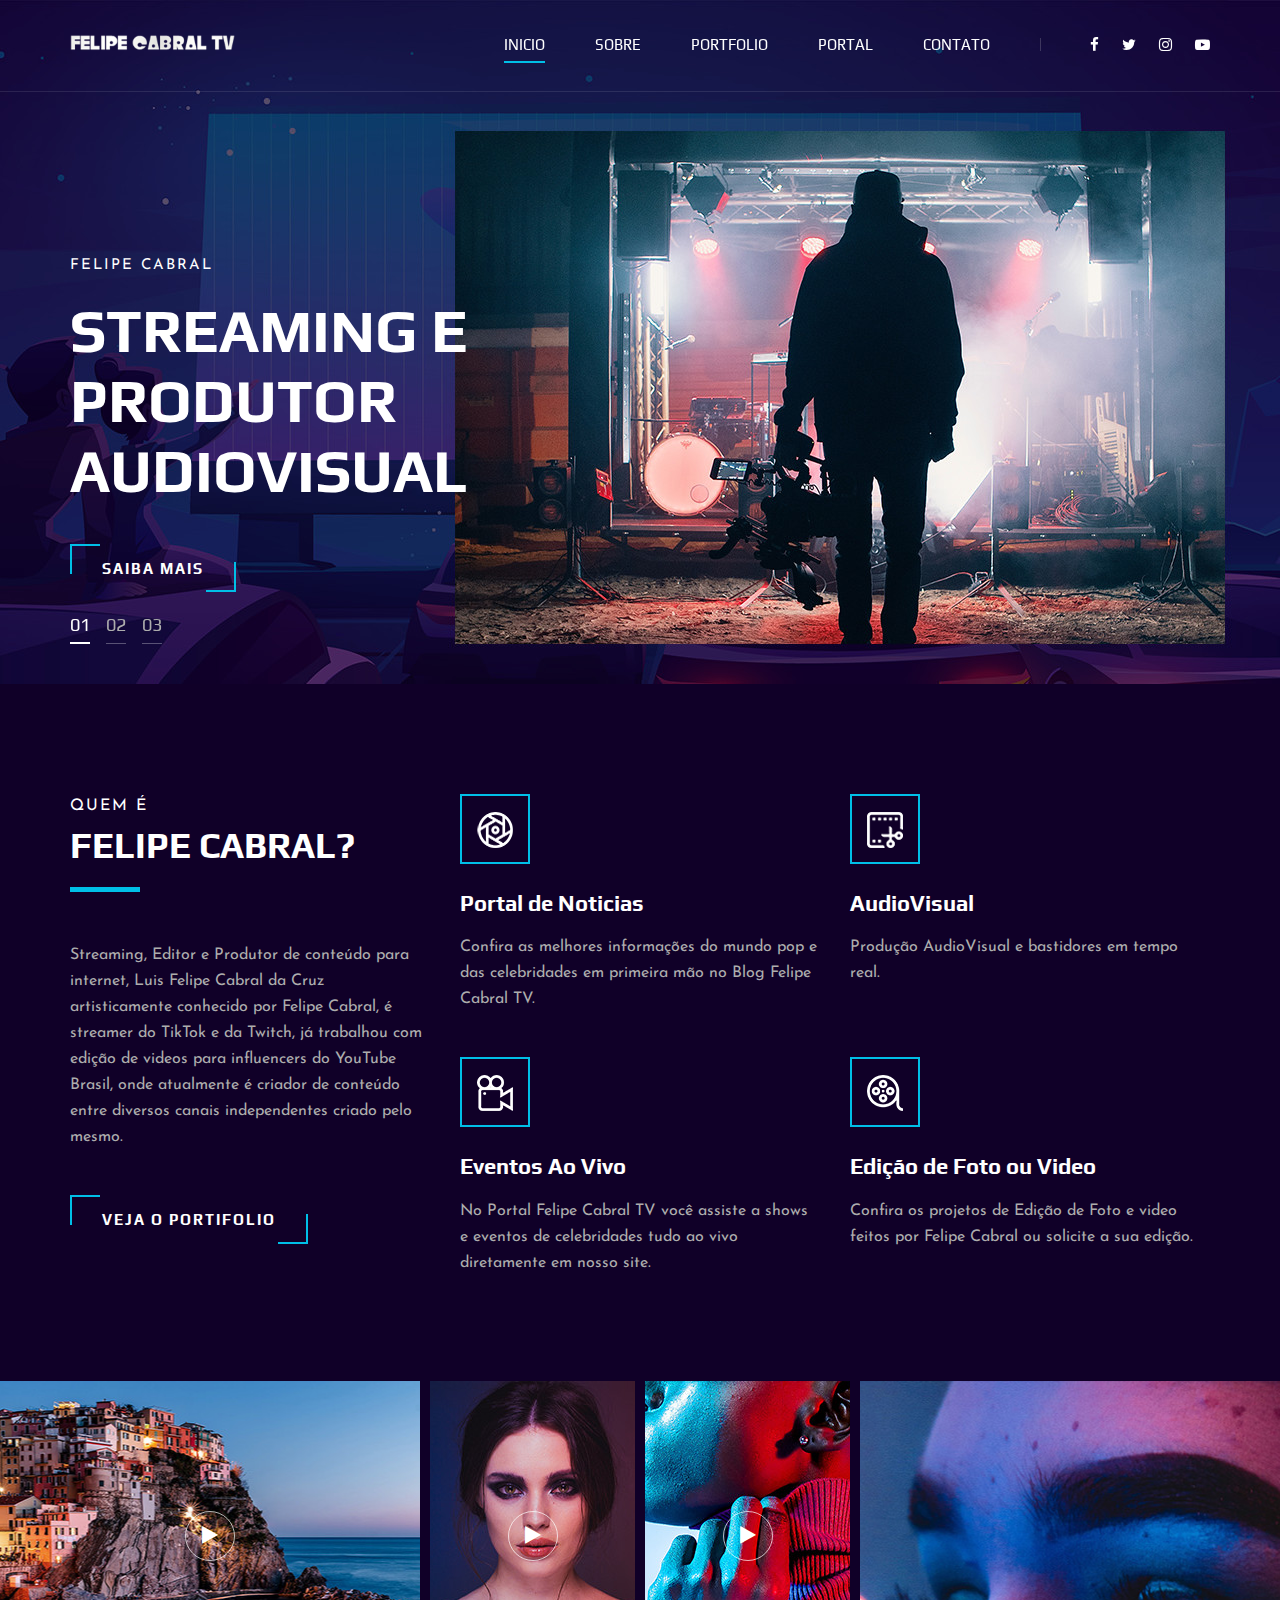
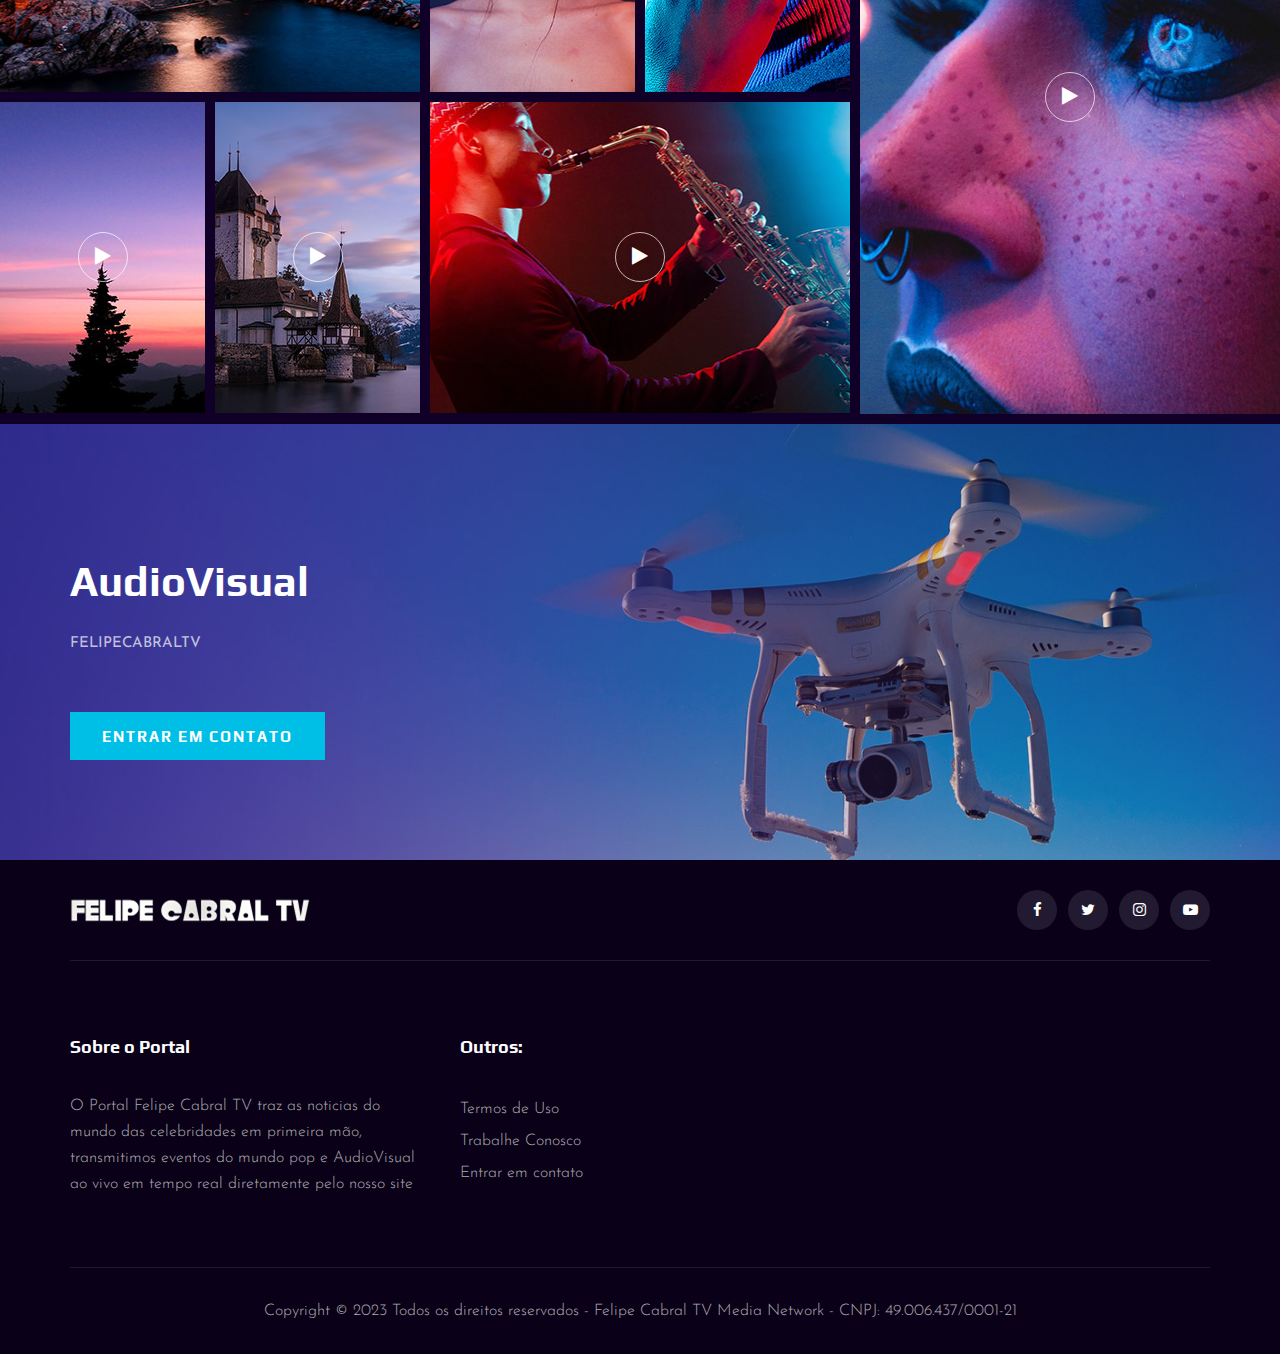
==== commit b2346554: "1" ====
--- a/index.html
+++ b/index.html
@@ -8,6 +8,7 @@
     <meta name="viewport" content="width=device-width, initial-scale=1.0">
     <meta http-equiv="X-UA-Compatible" content="ie=edge">
     <title>Felipe Cabral TV - Blog News e AudioVisual</title>
+	<link rel="icon" type="image/png" href="img/favicon.png">
 
     <!-- Google Font -->
     <link href="https://fonts.googleapis.com/css2?family=Play:wght@400;700&display=swap" rel="stylesheet">
@@ -223,77 +224,7 @@
         </div>
     </section>
     <!-- Work Section End -->
-
-
-
-    <!-- Latest Blog Section Begin -->
-    <section class="latest spad">
-        <div class="container">
-            <div class="row">
-                <div class="col-lg-12">
-                    <div class="section-title center-title">
-                        <span>Portal FelipeCabralTV</span>
-                        <h2>Últimas Postagens:</h2>
-                    </div>
-                </div>
-            </div>
-            <div class="row">
-                <div class="latest__slider owl-carousel">
-                    <div class="col-lg-4">
-                        <div class="blog__item latest__item">
-                            <h4>What Makes Users Want to Share a Video on Social Media?</h4>
-                            <ul>
-                                <li>Jan 03, 2020</li>
-                                <li>05 Comment</li>
-                            </ul>
-                            <p>We recently launched a new website for a Vital client and wanted to share some of the
-                                cool features we were able...</p>
-                            <a href="#">Ver mais <span class="arrow_right"></span></a>
-                        </div>
-                    </div>
-                    <div class="col-lg-4">
-                        <div class="blog__item latest__item">
-                            <h4>Bumper Ads: How to Tell a Story in 6 Seconds</h4>
-                            <ul>
-                                <li>Jan 03, 2020</li>
-                                <li>05 Comment</li>
-                            </ul>
-                            <p>We recently launched a new website for a Vital client and wanted to share some of the
-                                cool features we were able...</p>
-                            <a href="#">Ver mais <span class="arrow_right"></span></a>
-                        </div>
-                    </div>
-                    <div class="col-lg-4">
-                        <div class="blog__item latest__item">
-                            <h4>What Makes Users Want to Share a Video on Social Media?</h4>
-                            <ul>
-                                <li>Jan 03, 2020</li>
-                                <li>05 Comment</li>
-                            </ul>
-                            <p>We recently launched a new website for a Vital client and wanted to share some of the
-                                cool features we were able...</p>
-                            <a href="#">Ver mais <span class="arrow_right"></span></a>
-                        </div>
-                    </div>
-                    <div class="col-lg-4">
-                        <div class="blog__item latest__item">
-                            <h4>Bumper Ads: How to Tell a Story in 6 Seconds</h4>
-                            <ul>
-                                <li>Jan 03, 2020</li>
-                                <li>05 Comment</li>
-                            </ul>
-                            <p>We recently launched a new website for a Vital client and wanted to share some of the
-                                cool features we were able...</p>
-                            <a href="#">Ver mais <span class="arrow_right"></span></a>
-                        </div>
-                    </div>
-                    
-                    </div>
-                </div>
-            </div>
-        </div>
-    </section>
-    <!-- Latest Blog Section End -->
+    
 
     <!-- Call To Action Section Begin -->
     <section class="callto spad set-bg" data-setbg="img/callto-bg.jpg">
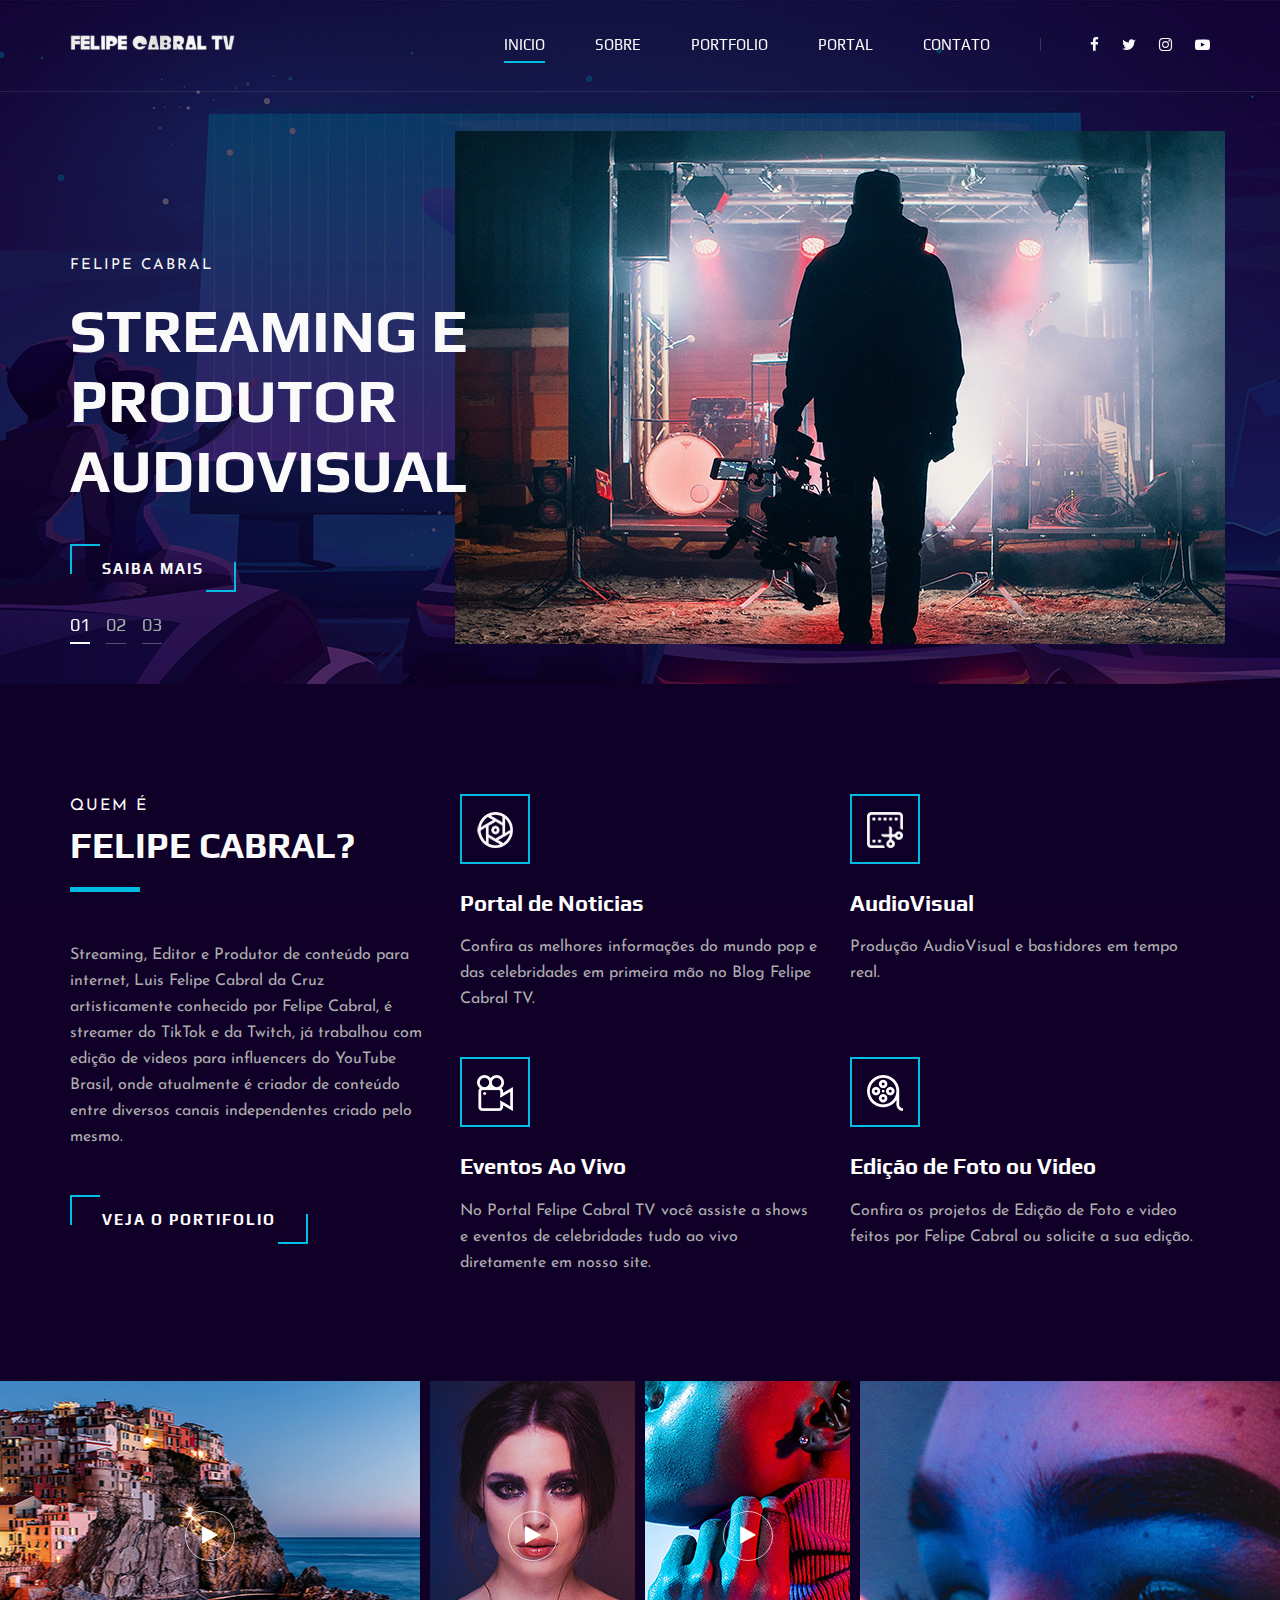
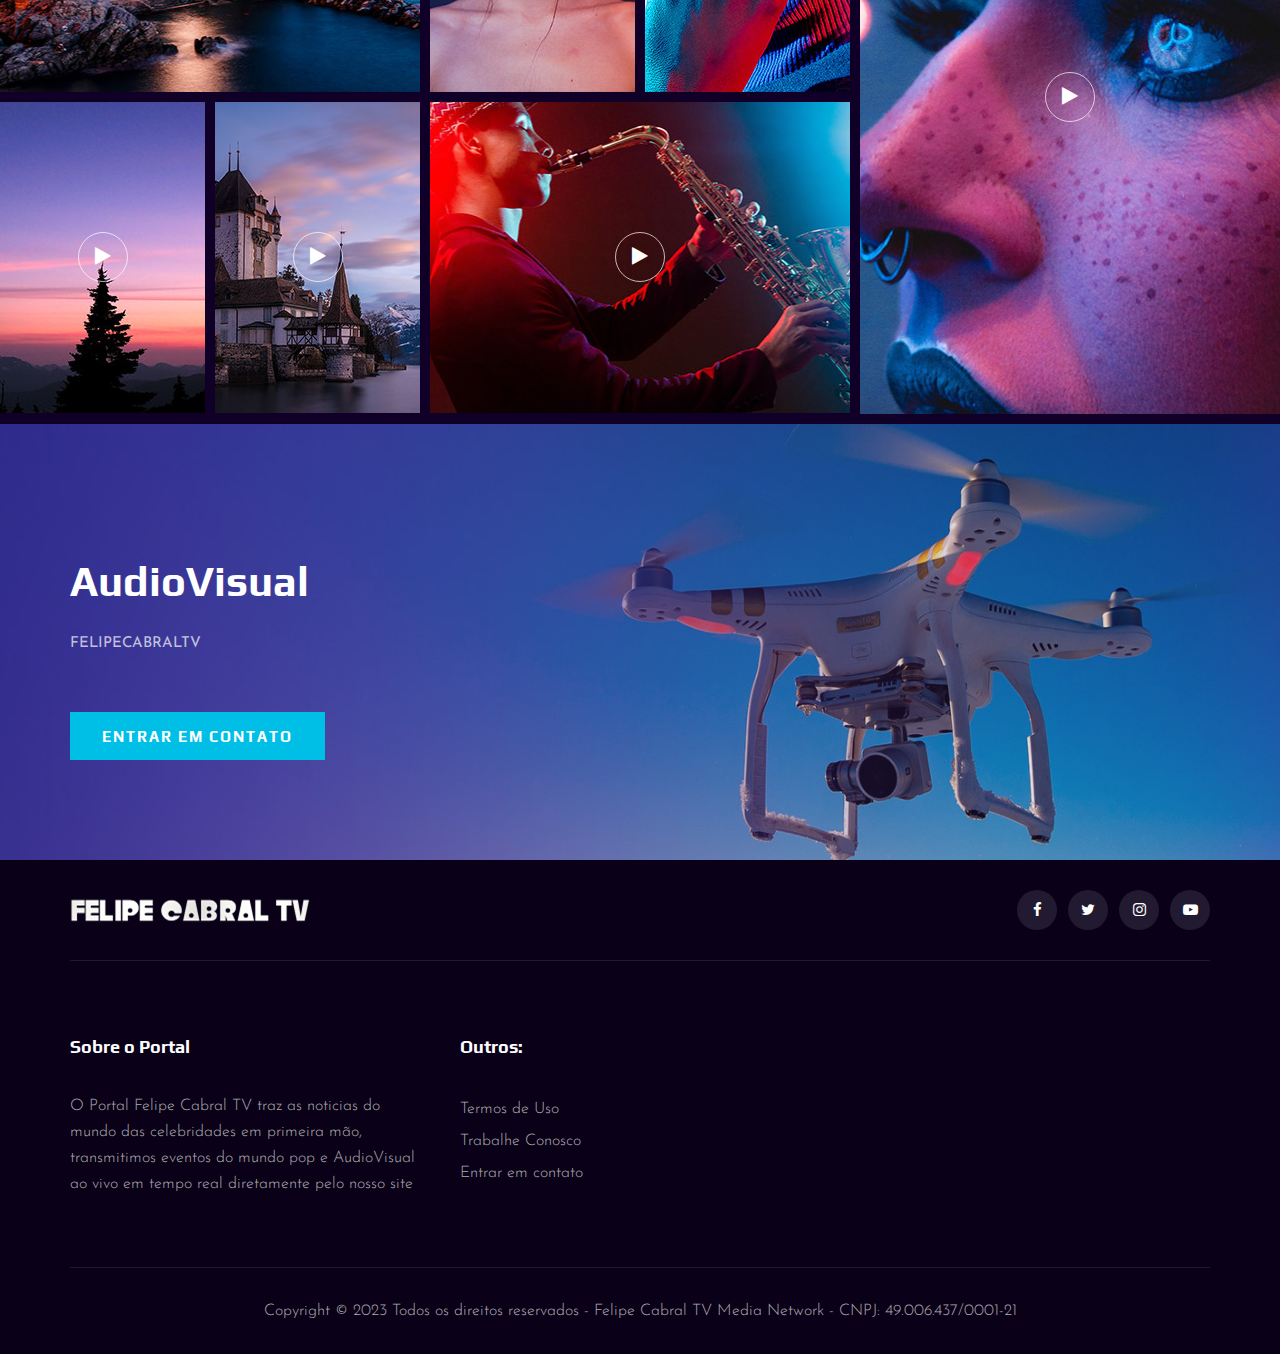
==== commit f59f2846: "a" ====
--- a/index.html
+++ b/index.html
@@ -176,7 +176,7 @@
         <div class="work__gallery">
             <div class="grid-sizer"></div>
             <div class="work__item wide__item set-bg" data-setbg="img/work/work-1.jpg">
-                <a href="https://www.youtube.com/watch?v=LXb3EKWsInQ" class="play-btn video-popup"><i
+                <a href="" class="play-btn video-popup"><i
                         class="fa fa-play"></i></a>
                 <div class="work__item__hover">
                     <h4>Felipe Cabral TV</h4>
@@ -186,15 +186,15 @@
                 </div>
             </div>
             <div class="work__item small__item set-bg" data-setbg="img/work/work-2.jpg">
-                <a href="https://www.youtube.com/watch?v=LXb3EKWsInQ" class="play-btn video-popup"><i
+                <a href="" class="play-btn video-popup"><i
                         class="fa fa-play"></i></a>
             </div>
             <div class="work__item small__item set-bg" data-setbg="img/work/work-3.jpg">
-                <a href="https://www.youtube.com/watch?v=LXb3EKWsInQ" class="play-btn video-popup"><i
+                <a href="" class="play-btn video-popup"><i
                         class="fa fa-play"></i></a>
             </div>
             <div class="work__item large__item set-bg" data-setbg="img/work/work-4.jpg">
-                <a href="https://www.youtube.com/watch?v=LXb3EKWsInQ" class="play-btn video-popup"><i
+                <a href="" class="play-btn video-popup"><i
                         class="fa fa-play"></i></a>
                 <div class="work__item__hover">
                     <h4>Felipe Cabral TV</h4>
@@ -204,15 +204,15 @@
                 </div>
             </div>
             <div class="work__item small__item set-bg" data-setbg="img/work/work-5.jpg">
-                <a href="https://www.youtube.com/watch?v=LXb3EKWsInQ" class="play-btn video-popup"><i
+                <a href="" class="play-btn video-popup"><i
                         class="fa fa-play"></i></a>
             </div>
             <div class="work__item small__item set-bg" data-setbg="img/work/work-6.jpg">
-                <a href="https://www.youtube.com/watch?v=LXb3EKWsInQ" class="play-btn video-popup"><i
+                <a href="" class="play-btn video-popup"><i
                         class="fa fa-play"></i></a>
             </div>
             <div class="work__item wide__item set-bg" data-setbg="img/work/work-7.jpg">
-                <a href="https://www.youtube.com/watch?v=LXb3EKWsInQ" class="play-btn video-popup"><i
+                <a href="" class="play-btn video-popup"><i
                         class="fa fa-play"></i></a>
                 <div class="work__item__hover">
                     <h4>Felipe Cabral TV</h4>
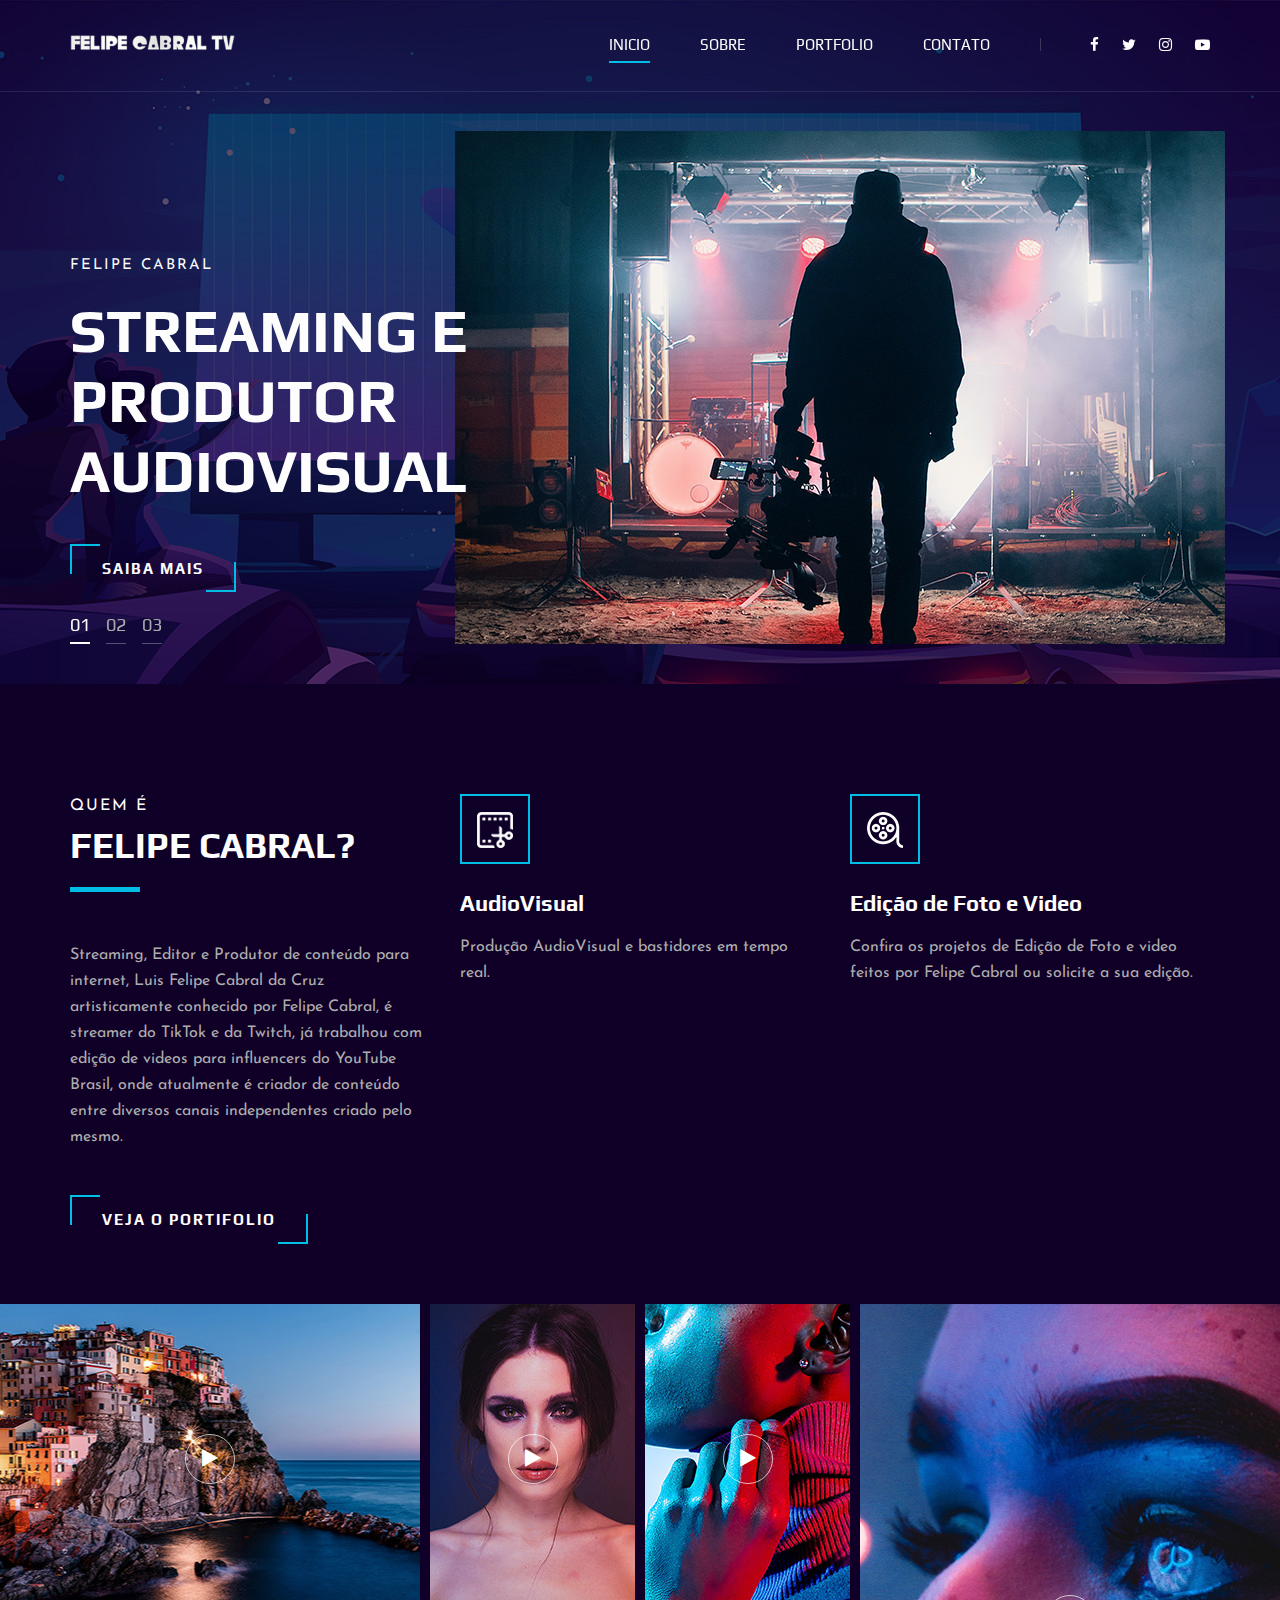
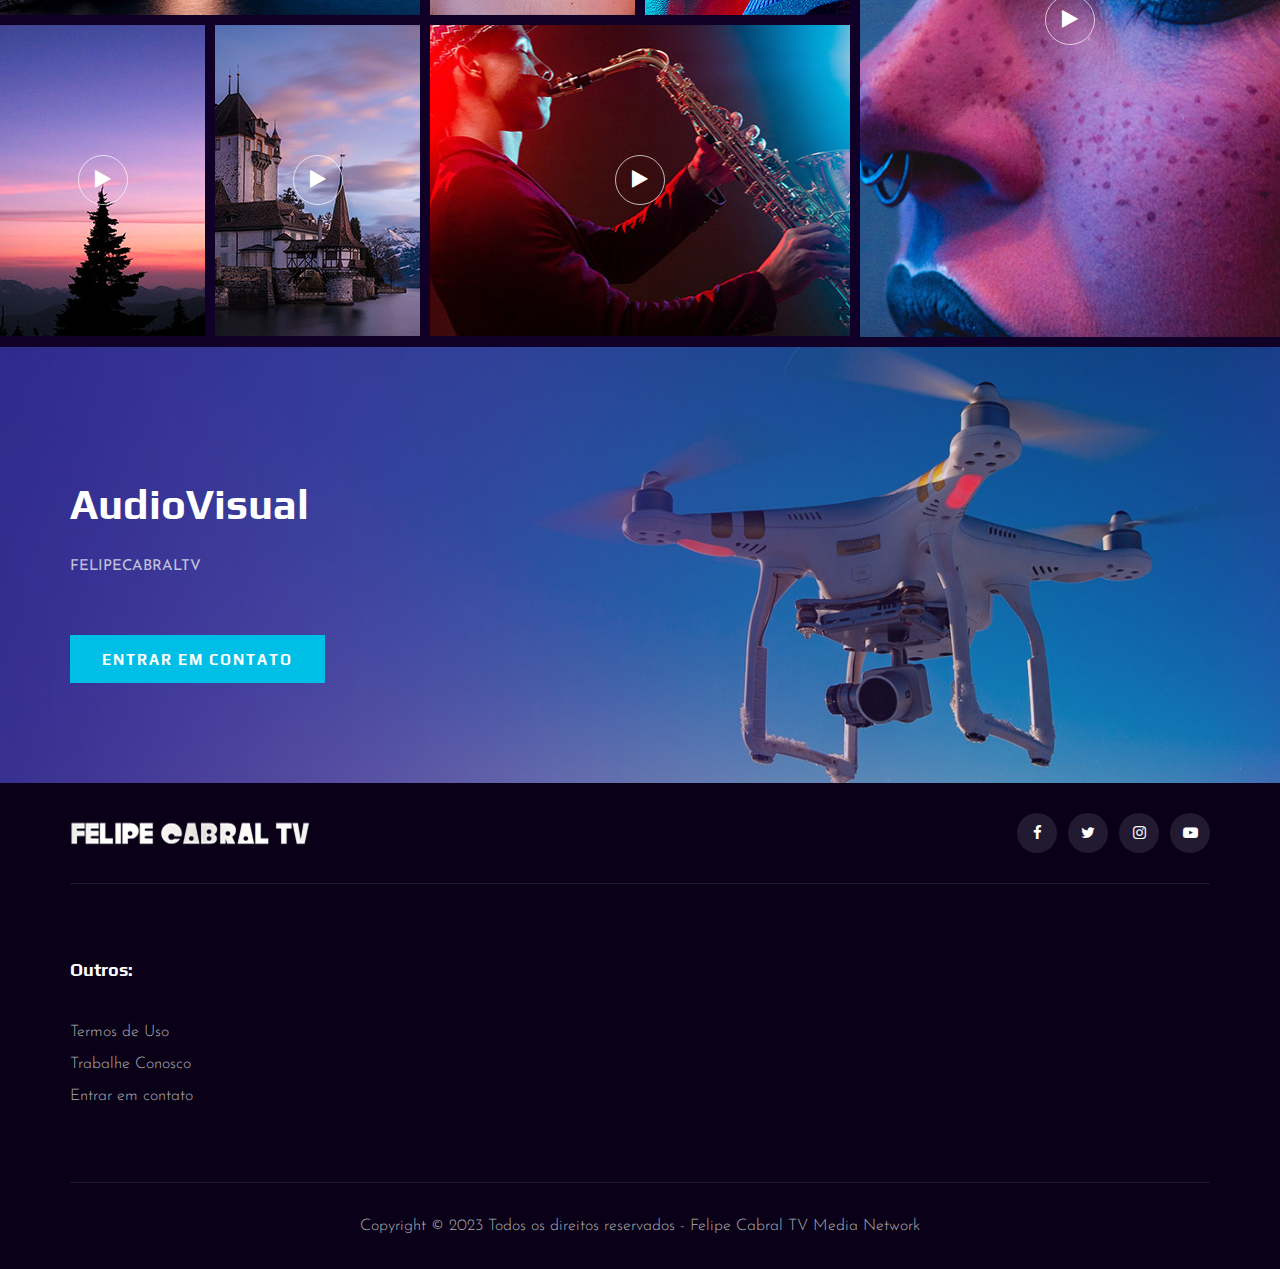
==== commit a7fdaa61: "a" ====
--- a/index.html
+++ b/index.html
@@ -7,7 +7,7 @@
     <meta name="keywords" content="Portal dos Famosos Felipe Cabral TV">
     <meta name="viewport" content="width=device-width, initial-scale=1.0">
     <meta http-equiv="X-UA-Compatible" content="ie=edge">
-    <title>Felipe Cabral TV - Blog News e AudioVisual</title>
+    <title>Felipe Cabral TV - AudioVisual</title>
 	<link rel="icon" type="image/png" href="img/favicon.png">
 
     <!-- Google Font -->
@@ -47,7 +47,6 @@
                                 <li class="active"><a href="/">Inicio</a></li>
                                 <li><a href="./sobre">Sobre</a></li>
                                 <li><a href="./portifolio">Portfolio</a></li>
-                                <li><a href="https://portal.felipecabraltv.com">Portal</a></li>
                                 <li><a href="./contato">Contato</a></li>
                             </ul>
                         </nav>
@@ -131,36 +130,19 @@
                         <div class="col-lg-6 col-md-6 col-sm-6">
                             <div class="services__item">
                                 <div class="services__item__icon">
-                                    <img src="img/icons/si-1.png" alt="">
-                                </div>
-                                <h4>Portal de Noticias</h4>
-                                <p>Confira as melhores informações do mundo pop e das celebridades em primeira mão no Blog Felipe Cabral TV.</p>
-                            </div>
-                        </div>
-                        <div class="col-lg-6 col-md-6 col-sm-6">
-                            <div class="services__item">
-                                <div class="services__item__icon">
                                     <img src="img/icons/si-2.png" alt="">
                                 </div>
                                 <h4>AudioVisual</h4>
                                 <p>Produção AudioVisual e bastidores em tempo real.</p>
                             </div>
                         </div>
-                        <div class="col-lg-6 col-md-6 col-sm-6">
-                            <div class="services__item">
-                                <div class="services__item__icon">
-                                    <img src="img/icons/si-3.png" alt="">
-                                </div>
-                                <h4>Eventos Ao Vivo</h4>
-                                <p>No Portal Felipe Cabral TV você assiste a shows e eventos de celebridades tudo ao vivo diretamente em nosso site.</p>
-                            </div>
-                        </div>
+
                         <div class="col-lg-6 col-md-6 col-sm-6">
                             <div class="services__item">
                                 <div class="services__item__icon">
                                     <img src="img/icons/si-4.png" alt="">
                                 </div>
-                                <h4>Edição de Foto ou Video</h4>
+                                <h4>Edição de Foto e Video</h4>
                                 <p>Confira os projetos de Edição de Foto e video feitos por Felipe Cabral ou solicite a sua edição.</p>
                             </div>
                         </div>
@@ -264,12 +246,7 @@
             </div>
             <div class="footer__option">
                 <div class="row">
-                    <div class="col-lg-4 col-md-6 col-sm-6">
-                        <div class="footer__option__item">
-                            <h5>Sobre o Portal</h5>
-                            <p>O Portal Felipe Cabral TV traz as noticias do mundo das celebridades em primeira mão, transmitimos eventos do mundo pop e AudioVisual ao vivo em tempo real diretamente pelo nosso site</p>
-                        </div>
-                    </div>
+
                     <div class="col-lg-2 col-md-3 col-sm-3">
                         <div class="footer__option__item">
                             <h5>Outros:</h5>
@@ -285,7 +262,7 @@
             <div class="footer__copyright">
                 <div class="row">
                     <div class="col-lg-12 text-center">
-                        <p class="footer__copyright__text">Copyright © 2023 Todos os direitos reservados - Felipe Cabral TV Media Network - CNPJ: 49.006.437/0001-21 
+                        <p class="footer__copyright__text">Copyright © 2023 Todos os direitos reservados - Felipe Cabral TV Media Network
                         </p>
                     </div>
                 </div>
